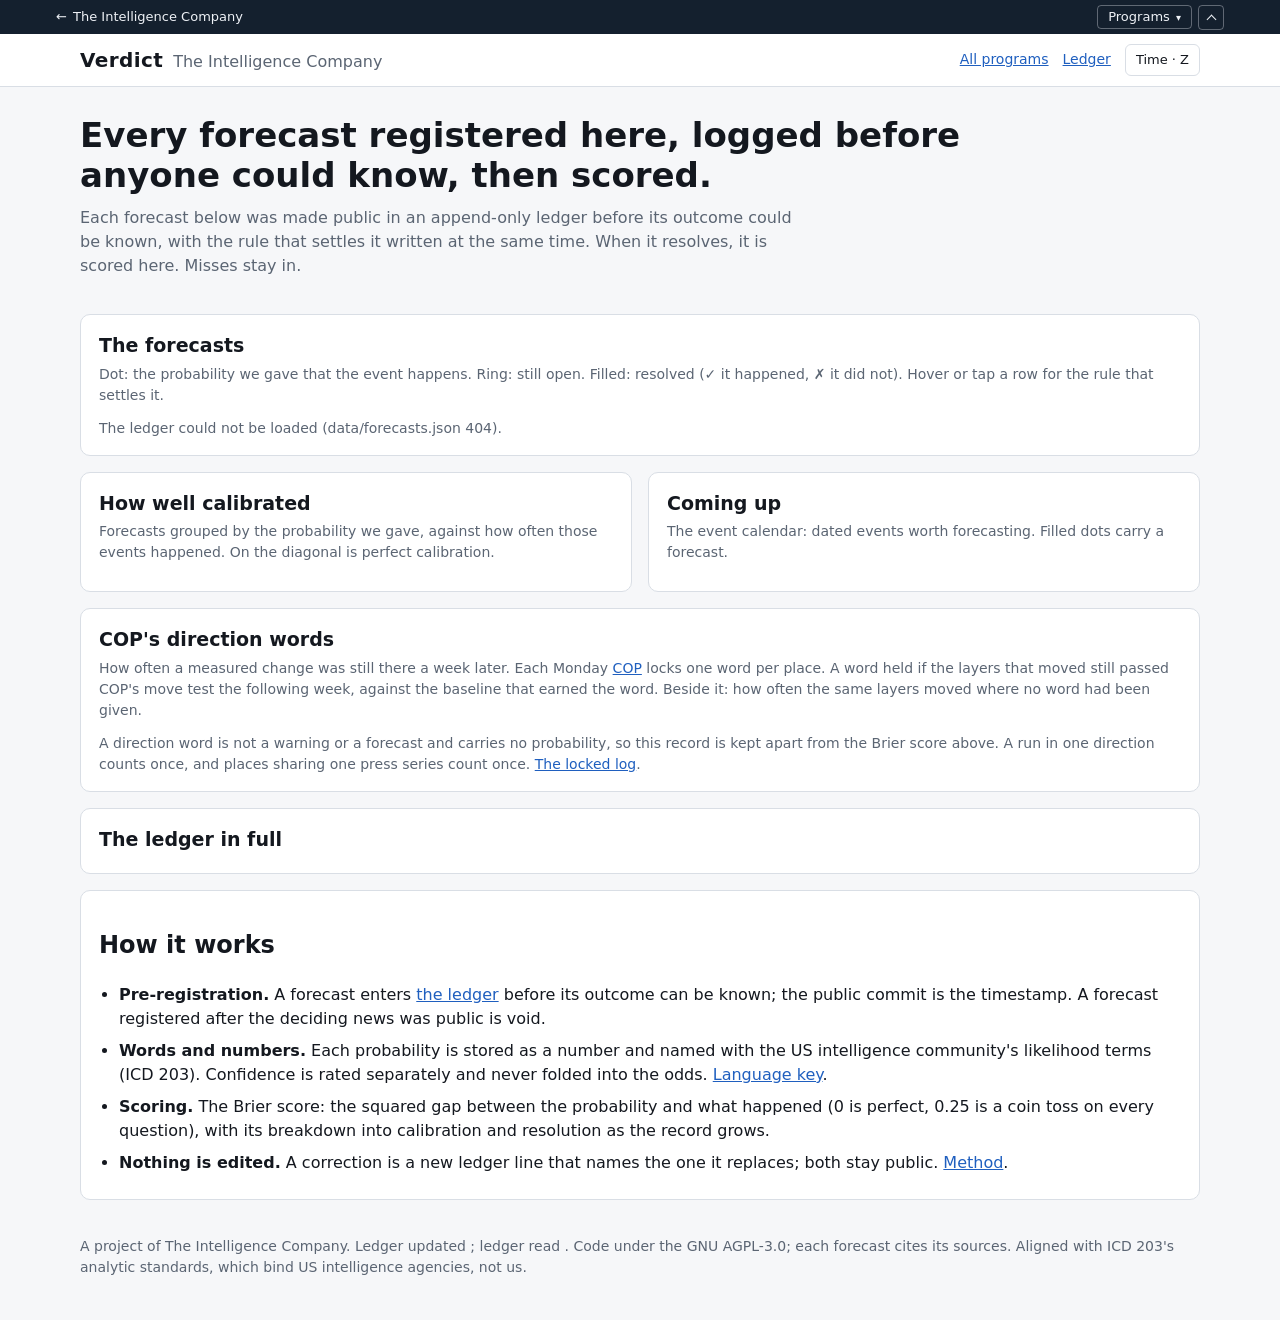
==== site_src/index.html @ eeadbaaa "Verdict site: house bar with Verdict in the Programs menu, ledger-read stamp, 404 page tic-nav.js v2" ====
<!doctype html>
<html lang="en">
<head>
<meta charset="utf-8">
<meta name="viewport" content="width=device-width, initial-scale=1">
<title>Verdict: forecast record</title>
<meta name="description" content="The Intelligence Company's forecast record: every forecast registered here is logged before it can be known, then scored, misses left in.">
<link rel="stylesheet" href="style.css">
<link rel="stylesheet" href="tic-time.css">
<link rel="stylesheet" href="tic-nav.css">
<script src="tic-time.js"></script>
<script src="tic-nav.js" defer data-current="verdict"></script>
<link rel="stylesheet" href="tic-fold.css">
<script src="tic-fold.js" defer></script>
</head>
<body>
<header class="top">
  <div class="wrap top-row">
    <div class="brand"><strong>Verdict</strong><span class="muted">The Intelligence Company</span></div>
    <nav class="top-nav">
      <a href="https://theintelligence.company/">All programs</a>
      <a href="https://github.com/metacog-osint/verdict">Ledger</a>
      <span id="time-settings"></span>
    </nav>
  </div>
</header>

<main class="wrap">
  <section class="hero">
    <h1>Every forecast registered here, logged before anyone could know, then scored.</h1>
    <p class="lede">Each forecast below was made public in an append-only ledger before its outcome could be known,
      with the rule that settles it written at the same time. When it resolves, it is scored here. Misses stay in.</p>
    <div class="tiles" id="tiles" aria-live="polite"></div>
  </section>

  <section class="card" aria-labelledby="board-h">
    <div class="card-head">
      <h2 id="board-h">The forecasts</h2>
      <p class="muted small">Dot: the probability we gave that the event happens. Ring: still open. Filled: resolved
        (✓ it happened, ✗ it did not). Hover or tap a row for the rule that settles it.</p>
    </div>
    <div id="board" class="board"></div>
  </section>

  <div class="two">
    <section class="card" aria-labelledby="cal-h">
      <div class="card-head">
        <h2 id="cal-h">How well calibrated</h2>
        <p class="muted small">Forecasts grouped by the probability we gave, against how often those events happened.
          On the diagonal is perfect calibration.</p>
      </div>
      <div id="calibration"></div>
      <div id="scores" class="small"></div>
    </section>

    <section class="card" aria-labelledby="ev-h">
      <div class="card-head">
        <h2 id="ev-h">Coming up</h2>
        <p class="muted small">The event calendar: dated events worth forecasting. Filled dots carry a forecast.</p>
      </div>
      <div id="timeline"></div>
    </section>
  </div>

  <section class="card" aria-labelledby="dir-h">
    <div class="card-head">
      <h2 id="dir-h">COP's direction words</h2>
      <p class="muted small">How often a measured change was still there a week later. Each Monday
        <a href="https://cop.theintelligence.company/scoring.html#direction">COP</a> locks one word per place. A word
        held if the layers that moved still passed COP's move test the following week, against the baseline that earned
        the word. Beside it: how often the same layers moved where no word had been given.</p>
    </div>
    <div id="direction-record" class="small"></div>
    <p class="scores-note small">A direction word is not a warning or a forecast and carries no probability, so this
      record is kept apart from the Brier score above. A run in one direction counts once, and places sharing one press
      series count once. <a href="https://github.com/metacog-osint/verdict/blob/main/ledger/direction-log.jsonl">The
      locked log</a>.</p>
  </section>

  <section class="card" aria-labelledby="list-h">
    <div class="card-head"><h2 id="list-h">The ledger in full</h2></div>
    <div id="list" data-tic-fold></div>
  </section>

  <section class="card prose" aria-labelledby="how-h">
    <h2 id="how-h">How it works</h2>
    <ul>
      <li><strong>Pre-registration.</strong> A forecast enters <a href="https://github.com/metacog-osint/verdict/blob/main/ledger/forecasts.jsonl">the ledger</a>
        before its outcome can be known; the public commit is the timestamp. A forecast registered after the deciding
        news was public is void.</li>
      <li><strong>Words and numbers.</strong> Each probability is stored as a number and named with the US intelligence
        community's likelihood terms (ICD 203). Confidence is rated separately and never folded into the odds.
        <a href="https://github.com/metacog-osint/tic-doctrine/blob/main/docs/language-key.md">Language key</a>.</li>
      <li><strong>Scoring.</strong> The Brier score: the squared gap between the probability and what happened (0 is
        perfect, 0.25 is a coin toss on every question), with its breakdown into calibration and resolution as the
        record grows.</li>
      <li><strong>Nothing is edited.</strong> A correction is a new ledger line that names the one it replaces; both stay
        public. <a href="https://github.com/metacog-osint/verdict/blob/main/doctrine/method.md">Method</a>.</li>
    </ul>
  </section>
</main>

<footer class="wrap foot small muted">
  <p>A project of The Intelligence Company. Ledger updated <time id="asof" data-tic="datetime"></time>; ledger read <time id="read" data-tic="datetime"></time>.
    Code under the GNU AGPL-3.0; each forecast cites its sources. Aligned with ICD 203's analytic standards, which bind
    US intelligence agencies, not us.</p>
</footer>
<script src="app.js"></script>
</body>
</html>
---- site_src/style.css ----
:root {
  --bg: #f6f7f9; --panel: #ffffff; --ink: #14181f; --muted: #5b6573; --line: #d9dee5; --soft: #eef1f5;
  --mark: #1f5fbf; --mark-soft: rgba(31, 95, 191, .14); --diag: #9aa3ae;
  --radius: 10px; --gap: 16px;
  font-family: system-ui, -apple-system, "Segoe UI", Roboto, sans-serif; color-scheme: light;
}
@media (prefers-color-scheme: dark) {
  :root { --bg: #0f1318; --panel: #171c23; --ink: #e8ecf1; --muted: #9aa4b2; --line: #2b333d; --soft: #1e252e;
    --mark: #6aa3ff; --mark-soft: rgba(106, 163, 255, .18); --diag: #5d6672; color-scheme: dark; }
}
* { box-sizing: border-box; }
body { margin: 0; background: var(--bg); color: var(--ink); font-size: 16px; line-height: 1.5; }
a { color: var(--mark); }
.wrap { max-width: 72rem; margin: 0 auto; padding: 0 16px; }
.muted { color: var(--muted); }
.small { font-size: 14px; }
.top { background: var(--panel); border-bottom: 1px solid var(--line); }
.top-row { display: flex; justify-content: space-between; align-items: center; gap: 12px; padding-top: 10px;
  padding-bottom: 10px; flex-wrap: wrap; }
.brand { display: flex; gap: 10px; align-items: baseline; }
.brand strong { font-size: 20px; letter-spacing: .02em; }
.top-nav { display: flex; gap: 14px; align-items: center; font-size: 14px; flex-wrap: wrap; }
.hero h1 { font-size: clamp(24px, 4vw, 34px); line-height: 1.2; margin: 28px 0 10px; max-width: 40ch; }
.lede { color: var(--muted); max-width: 70ch; margin: 0 0 18px; }
.tiles { display: grid; grid-template-columns: repeat(auto-fit, minmax(150px, 1fr)); gap: 10px; margin-bottom: 18px; }
.tile { background: var(--panel); border: 1px solid var(--line); border-radius: var(--radius); padding: 12px 14px; }
.tile .n { font-size: 28px; font-weight: 650; font-variant-numeric: tabular-nums; }
.tile .l { color: var(--muted); font-size: 13px; }
.card { background: var(--panel); border: 1px solid var(--line); border-radius: var(--radius); padding: 16px 18px;
  margin-bottom: var(--gap); }
.card-head h2 { margin: 0 0 4px; font-size: 19px; }
.card-head p { margin: 0 0 12px; }
.two { display: grid; grid-template-columns: 1fr 1fr; gap: var(--gap); }
@media (max-width: 820px) { .two { grid-template-columns: 1fr; } }
.board-row { display: grid; grid-template-columns: minmax(0, 2.2fr) minmax(140px, 3fr) 92px; gap: 12px; align-items: center;
  padding: 7px 4px; border-top: 1px solid var(--soft); cursor: default; }
.board-row:first-child { border-top: 0; }
.board-row:hover, .board-row:focus-within { background: var(--soft); }
.board-q { font-size: 14px; overflow-wrap: anywhere; }
.board-when { font-size: 13px; color: var(--muted); text-align: right; font-variant-numeric: tabular-nums; }
.track { position: relative; height: 26px; }
.track svg { width: 100%; height: 26px; display: block; overflow: visible; }
.track svg.dot { position: absolute; top: 0; width: 14px; height: 26px; }
.axis { display: grid; grid-template-columns: minmax(0, 2.2fr) minmax(140px, 3fr) 92px; gap: 12px; padding: 0 4px;
  font-size: 12px; color: var(--muted); }
.axis-scale { display: flex; justify-content: space-between; }
@media (max-width: 600px) {
  .board-row, .axis { grid-template-columns: 1fr 76px; }
  .board-row .track { grid-column: 1 / -1; grid-row: 2; }
  .axis-q { display: none; }
  .axis .axis-scale { grid-column: 1 / -1; }
  .axis-when { display: none; }
}
.tip { position: fixed; z-index: 10; max-width: min(420px, calc(100vw - 32px)); background: var(--panel); color: var(--ink);
  border: 1px solid var(--line); border-radius: 8px; padding: 10px 12px; font-size: 13px; box-shadow: 0 6px 24px rgba(0,0,0,.18);
  pointer-events: none; }
.tip b { display: block; margin-bottom: 4px; }
#calibration svg, #timeline svg { width: 100%; height: auto; display: block; }
.empty { color: var(--muted); font-size: 14px; margin: 8px 0 0; }
.scores-table { width: 100%; border-collapse: collapse; margin-top: 10px; font-variant-numeric: tabular-nums; }
.scores-table th, .scores-table td { text-align: left; padding: 4px 6px; border-top: 1px solid var(--soft); }
.scores-note { color: var(--muted); margin: 8px 0 0; }
.table-scroll { overflow-x: auto; }
details.item { border-top: 1px solid var(--soft); padding: 8px 2px; }
details.item:first-child { border-top: 0; }
details.item summary { cursor: pointer; display: flex; gap: 10px; flex-wrap: wrap; align-items: baseline; }
details.item summary .p { font-variant-numeric: tabular-nums; font-weight: 650; min-width: 3.2em; }
.chip { display: inline-block; font-size: 12px; padding: 1px 8px; border-radius: 999px; border: 1px solid var(--line);
  color: var(--muted); }
.chip.conf { border-style: dashed; }
.item-body { padding: 6px 0 4px; font-size: 14px; }
.item-body dt { font-weight: 600; margin-top: 6px; }
.item-body dd { margin: 0; }
.prose ul { padding-left: 20px; margin: 6px 0 0; }
.prose li { margin-bottom: 8px; }
.foot { padding-top: 6px; padding-bottom: 28px; }
.tl { list-style: none; margin: 0; padding: 0 0 0 4px; position: relative; }
.tl::before { content: ""; position: absolute; left: 9px; top: 6px; bottom: 6px; width: 2px; background: var(--line); }
.tl-item { display: grid; grid-template-columns: 22px 92px 1fr; gap: 8px; align-items: baseline; padding: 6px 0;
  position: relative; font-size: 14px; }
.tl-dot { width: 12px; height: 12px; border-radius: 50%; border: 2px solid var(--mark); background: var(--panel);
  margin-left: 0; position: relative; top: 2px; }
.tl-item.has .tl-dot { background: var(--mark); }
.tl-date { color: var(--muted); font-variant-numeric: tabular-nums; font-size: 13px; }
.tl-title .chip { margin-left: 6px; }
@media (max-width: 600px) { .tl-item { grid-template-columns: 22px 1fr; } .tl-title { grid-column: 2; } }
---- site_src/tic-time.css ----
/*! tic-time.css v1.2 · pairs with tic-time.js · uses a site's own colour variables when it has them
    SPDX-License-Identifier: MIT. Copyright (c) 2026 The Intelligence Company. MIT in every repository it is
    copied into, whatever that repository's own licence. */
.tic-time-btn { font: inherit; font-size: 13px; cursor: pointer; padding: 5px 10px; border-radius: 6px;
  border: 1px solid var(--line, rgba(127,127,127,.4)); background: transparent; color: inherit; white-space: nowrap; }
.tic-time-dialog { max-width: min(420px, calc(100vw - 32px)); width: 100%; border: 1px solid var(--line, #ccd);
  border-radius: 10px; padding: 18px 20px; background: var(--panel, #fff); color: var(--ink, #111); font: inherit; }
.tic-time-dialog::backdrop { background: rgba(0,0,0,.45); }
.tic-time-dialog h2 { margin: 0 0 12px; font-size: 18px; }
.tic-time-row { margin: 0 0 12px; }
.tic-time-row label { display: inline-flex; align-items: center; gap: 6px; margin-right: 12px; }
.tic-time-dialog select, .tic-time-dialog input[type=text] { font: inherit; max-width: 100%; padding: 5px 8px;
  border: 1px solid var(--line, #ccd); border-radius: 6px; background: var(--bg, #fff); color: inherit; }
.tic-time-dialog fieldset { border: 1px solid var(--line, #ccd); border-radius: 8px; padding: 8px 12px; }
.tic-time-dialog legend { font-size: 13px; color: var(--muted, #666); padding: 0 4px; }
.tic-time-preview { font-weight: 600; margin: 4px 0 8px; }
.tic-time-msg { color: var(--alarm, #b3261e); min-height: 1em; margin: 0 0 8px; font-size: 13px; }
.tic-time-actions { display: flex; gap: 8px; justify-content: flex-end; margin: 0; }
.tic-time-actions button { font: inherit; padding: 6px 12px; border-radius: 6px; cursor: pointer;
  border: 1px solid var(--line, #ccd); background: var(--panel, #fff); color: inherit; }
.tic-time-actions .tic-time-done { background: var(--accent, #1f4fa3); border-color: var(--accent, #1f4fa3); color: #fff; }
.tic-time-note { font-size: 12px; color: var(--muted, #666); margin: 10px 0 0; }
[hidden].tic-time-other { display: none; }
---- site_src/tic-nav.css ----
/*! tic-nav.css v2.1 · pairs with tic-nav.js (canonical copy in the hub's site/shared/).
    House navy bar on every program site; the panel follows the viewer's light or dark setting. Everything is scoped
    to .tic-house so a site's own styles (Tailwind's reset included) don't need changing.
    v1.3 (with tic-nav.js v1.12): the bar is fixed to the top of the window and .tic-house-room holds its place; it
    minimizes to a tab. --tic-house-h on <html> is the room it takes (34px, or 0px minimized or printed): a site's own
    sticky or fixed header uses `top: var(--tic-house-h, 0px)` to sit below it.
    v2.1 (with tic-nav.js v2.1): no style change; Relief joins the menu.
    v2.0 (with tic-nav.js v2.0): the menu's layer groups sit in two columns, each program can carry a freshness dot
    from COP's health check (always with words: a screen-reader note, and "running late" or "no current data" shown
    after the topic), and the panel ends with a row of two links and the dots' note. */
html.tic-house-on { --tic-house-h: 34px; }
html.tic-house-on.tic-house-minimized { --tic-house-h: 0px; }
/* Anchors and focused elements scroll clear of the bar. :where() keeps this weaker than any site's own rule, so a
   site with its own sticky header sets scroll-padding-top itself (adding var(--tic-house-h, 0px)). */
:where(html.tic-house-on) { scroll-padding-top: var(--tic-house-h); }
.tic-house-room { display: block; height: var(--tic-house-h, 34px); margin: 0; padding: 0; border: 0; }
.tic-house {
  --tn-bg: #14202E; --tn-ink: #EEF1F6; --tn-line: rgba(238, 241, 246, .35); --tn-acc: #E3A83B;
  --tn-panel: #FFFFFF; --tn-pink: #14202E; --tn-pmut: #555F6D; --tn-rule: #D8D3C8; --tn-hover: #F3F1EC;
  --tn-live: #1E6B3A; --tn-beta: #8A5A00; --tn-here: #8F5509; /* v1.2: amber text on the light panel read 1.9:1 */
  --tn-ok: #1E7A3C; --tn-late: #B05E00; --tn-none: #6B7380; /* v2.0 freshness dots, 3:1 or more on the panel */
  position: fixed; top: 0; left: 0; right: 0; /* v1.3: stays at the top while the page scrolls */
  z-index: 10000; background: var(--tn-bg); /* v1.1: above site headers' own stacking */ color: var(--tn-ink);
  /* v1.1: undo a site's generic nav rules (Watchfloor styles every <nav> as a flex row) */
  display: block; width: auto; height: auto; min-height: 0; margin: 0; padding: 0; border: 0; box-shadow: none;
  font: 400 13px/1.4 "IBM Plex Sans", system-ui, -apple-system, "Segoe UI", Roboto, Arial, sans-serif;
  text-align: left; letter-spacing: normal;
}
@media (prefers-color-scheme: dark) {
  .tic-house { --tn-panel: #161E2A; --tn-pink: #E8ECF2; --tn-pmut: #9AA5B5; --tn-rule: #2A3546; --tn-hover: #1F2A3A;
    --tn-live: #7FD49A; --tn-beta: #F0C36B; --tn-here: #E3A83B; --tn-ok: #6FCB8C; --tn-late: #F0B24B; --tn-none: #8C97A8; }
}
.tic-house *, .tic-house *::before, .tic-house *::after { box-sizing: border-box; }
.tic-house p, .tic-house ul { margin: 0; padding: 0; }
.tic-house ul { list-style: none; }
.tic-house a { color: inherit; text-decoration: none; }
.tic-house :focus-visible { outline: 2px solid var(--tn-acc); outline-offset: 2px; }

.tic-house-in { width: 100%; max-width: 1200px; margin: 0 auto; padding: 0 16px; height: 34px; display: flex;
  align-items: center; justify-content: space-between; gap: 12px; }
.tic-house-home { font-weight: 500; padding: 7px 0; white-space: nowrap; }
.tic-house-home:hover { color: var(--tn-acc); }
.tic-house-arrow { margin-right: 2px; }
.tic-house-btn { appearance: none; -webkit-appearance: none; margin: 0; background: transparent; color: inherit;
  border: 1px solid var(--tn-line); border-radius: 4px; font: inherit; font-weight: 500; line-height: 1.3;
  padding: 3px 10px; cursor: pointer; white-space: nowrap; }
.tic-house-btn:hover, .tic-house-btn[aria-expanded="true"] { border-color: var(--tn-acc); color: var(--tn-acc); }
.tic-house-caret { font-size: 10px; margin-left: 2px; }
.tic-house-tools { display: flex; align-items: center; gap: 6px; }
/* v1.3: minimize and restore. A chevron drawn with borders: up for minimize, down for restore. */
.tic-house-toggle { appearance: none; -webkit-appearance: none; margin: 0; padding: 0; width: 26px; height: 25px;
  display: inline-flex; align-items: center; justify-content: center; background: transparent; color: inherit;
  border: 1px solid var(--tn-line); border-radius: 4px; cursor: pointer; }
.tic-house-toggle:hover { border-color: var(--tn-acc); color: var(--tn-acc); }
.tic-house-chev { display: block; width: 7px; height: 7px; border: solid currentColor; border-width: 1.5px 0 0 1.5px;
  transform: translateY(2px) rotate(45deg); }
.tic-house.is-mini .tic-house-chev { transform: translateY(-2px) rotate(225deg); }
/* Minimized: only a tab at the top centre shows and takes clicks; the rest of the bar is transparent and lets clicks
   through. The centre, because the program sites keep their Time button and links at the top right (checked on all
   sixteen, 14 Nov 2026). The menu opens centred under the tab. */
.tic-house.is-mini { background: transparent; pointer-events: none; }
.tic-house.is-mini .tic-house-in { height: auto; justify-content: center; }
.tic-house.is-mini .tic-house-home { display: none; }
.tic-house.is-mini .tic-house-tools { pointer-events: auto; background: var(--tn-bg);
  padding: 2px 6px 4px; border-radius: 0 0 6px 6px;
  box-shadow: 0 0 0 1px rgba(238, 241, 246, .18), 0 3px 10px rgba(0, 0, 0, .3); }
.tic-house.is-mini .tic-house-panel { left: 0; right: 0; margin: 6px auto 0; }

.tic-house-panel { position: absolute; top: 100%; right: max(16px, calc((100% - 1200px) / 2 + 16px));
  width: min(880px, calc(100% - 32px)); margin-top: 6px; padding: 12px; background: var(--tn-panel);
  color: var(--tn-pink); border: 1px solid var(--tn-rule); border-radius: 6px;
  box-shadow: 0 14px 36px rgba(0, 0, 0, .28); max-height: calc(100vh - 56px); overflow: auto; }
.tic-house-panel[hidden] { display: none; }
.tic-house-cols { display: grid; grid-template-columns: minmax(0, 1fr) 270px; gap: 12px; }
/* v2.0: the layer groups flow down two columns; a group never splits between them. */
.tic-house-list { columns: 2 220px; column-gap: 10px; }
.tic-house-g { break-inside: avoid; }
.tic-house-group { margin: 6px 8px 4px; font-size: 11px; font-weight: 600; letter-spacing: .08em;
  text-transform: uppercase; color: var(--tn-pmut); }
.tic-house-ul { margin-bottom: 8px; }
.tic-house-item { display: grid; grid-template-columns: minmax(0, 1fr) auto; gap: 1px 10px; align-items: baseline;
  padding: 7px 8px; border-radius: 4px; }
.tic-house-item:hover, .tic-house-item:focus-visible, .tic-house-item.on { background: var(--tn-hover); }
.tic-house-name { font-size: 14px; font-weight: 600; }
.tic-house-here { margin-left: 8px; font-size: 11px; font-weight: 500; color: var(--tn-here); }
.tic-house-st { font-size: 11px; letter-spacing: .06em; text-transform: uppercase; }
.tic-house-st.st-live { color: var(--tn-live); }
.tic-house-st.st-beta { color: var(--tn-beta); }
.tic-house-st.st-invite { color: var(--tn-pmut); }
.tic-house-st { white-space: nowrap; }
/* v2.0: freshness, from COP's health check. Filled for on time and running late, a ring for no current data. */
.tic-house-dot { display: inline-block; width: 8px; height: 8px; border-radius: 50%; margin-right: 5px;
  vertical-align: 1px; background: var(--tn-ok); }
.tic-house-dot.f-late { background: var(--tn-late); }
.tic-house-dot.f-stale { background: transparent; border: 1.5px solid var(--tn-none); }
.tic-house-fw.f-late { color: var(--tn-beta); font-weight: 500; }
.tic-house-fw.f-stale { font-weight: 500; }
.tic-house-label { grid-column: 1 / -1; font-size: 12px; color: var(--tn-pmut); }
.tic-house-short { grid-column: 1 / -1; display: none; font-size: 12px; color: var(--tn-pmut); }
.tic-house-detail { border-left: 1px solid var(--tn-rule); padding: 10px 6px 10px 16px; align-self: start;
  position: sticky; top: 0; }
.tic-house-dname { font-size: 17px; font-weight: 600; margin-bottom: 2px; }
.tic-house-dmeta { font-size: 12px; color: var(--tn-pmut); margin-bottom: 10px; }
.tic-house-dlong { font-size: 13px; line-height: 1.55; }
.tic-house-foot { display: flex; flex-wrap: wrap; justify-content: space-between; gap: 4px 16px; margin: 2px 8px 0;
  padding-top: 8px; border-top: 1px solid var(--tn-rule); }
.tic-house-all { font-size: 12px; color: var(--tn-pmut); }
.tic-house-all:hover { color: var(--tn-pink); }
.tic-house-cop { font-size: 12px; font-weight: 600; color: var(--tn-pink); }
.tic-house-cop:hover { color: var(--tn-here); }
.tic-house-fnote { margin: 6px 8px 0; font-size: 11px; color: var(--tn-pmut); }
.tic-house-fnote[hidden] { display: none; }
.tic-house-sr { position: absolute; width: 1px; height: 1px; overflow: hidden; clip: rect(0 0 0 0);
  clip-path: inset(50%); white-space: nowrap; }

@media print { /* site navigation never prints */
  .tic-house, .tic-house-room { display: none !important; }
  html.tic-house-on { --tic-house-h: 0px; }
}
@media (max-width: 640px) {
  .tic-house-panel { left: 8px; right: 8px; width: auto; }
  .tic-house-cols { grid-template-columns: 1fr; }
  .tic-house-list { columns: 1; }
  .tic-house-detail { display: none; } /* no hover on phones: each program shows its label and one line instead */
  .tic-house-short { display: block; }
}
@media (max-width: 360px) { /* v1.3: the home link, Programs and the minimize button fit on one row down to 320 px */
  .tic-house-in { padding: 0 10px; gap: 8px; }
  .tic-house-home { font-size: 12px; }
  .tic-house-btn { padding: 3px 8px; }
}
---- site_src/tic-fold.css ----
/*! tic-fold.css v2.0 · pairs with tic-fold.js (canonical copy in the hub's site/shared/).
    SPDX-License-Identifier: MIT. Copyright (c) 2026 The Intelligence Company. MIT in every repository it is
    copied into, whatever that repository's own licence.
    Takes the page's own colours: --panel (else --bg, else the browser's Canvas), --line, --muted and --link if the
    page has them, so each product keeps its own colours. The header row's background has low specificity
    (:where), so a site's own `.tbl th { background }` wins. The button is at least 44 px tall (WCAG 2.2 target
    size). Nothing moves. */
.tic-fold-box, .tic-fold-bar, .tic-fold-find { --tf-bg: var(--panel, var(--bg, Canvas)); --tf-line: var(--line, rgba(127, 127, 127, .45));
  --tf-muted: var(--muted, inherit); --tf-on: var(--link, currentColor); }
.tic-fold-miss { display: none; }
/* The window: about ten rows tall (the script measures them into --tic-fold-h; 26em until it has), never past
   three quarters of the screen; the header row stays at its top. */
.tic-fold-win { max-height: min(var(--tic-fold-h, 26em), 75vh); overflow-y: auto; border: 1px solid var(--tf-line);
  border-radius: 6px; }
/* A list or cards (not a table, whose cells have their own padding) stand off the window's border. */
.tic-fold-win:not(:has(> table)) { padding-inline: 8px; }
.tic-fold-win thead th, .tic-fold-win thead td { position: sticky; top: 0; z-index: 1; }
:where(.tic-fold-win) thead th, :where(.tic-fold-win) thead td { background: var(--tf-bg); box-shadow: 0 1px 0 var(--tf-line); }
/* A link to a row lands just under the header row, not behind it. */
.tic-fold-win tbody tr, .tic-fold-win > * > * { scroll-margin-top: var(--tic-fold-head, 0px); }
.tic-fold-win:focus-visible { outline: 2px solid var(--tf-on); outline-offset: 2px; }
.tic-fold-bar { display: flex; flex-wrap: wrap; align-items: center; gap: 4px 12px; margin: 8px 0 4px; }
.tic-fold-bar[hidden], .tic-fold-find[hidden], .tic-fold-more[hidden] { display: none; }
.tic-fold-more { min-height: 44px; padding: 8px 14px; font: inherit; font-size: 14px; font-weight: 600;
  color: var(--tf-on); background: var(--tf-bg); border: 1px solid var(--tf-line); border-radius: 8px; cursor: pointer; }
.tic-fold-more:hover { text-decoration: underline; }
.tic-fold-more:focus-visible, .tic-fold-find input:focus-visible { outline: 2px solid var(--tf-on); outline-offset: 2px; }
.tic-fold-note { font-size: 13px; color: var(--tf-muted); }
.tic-fold-find { display: flex; flex-wrap: wrap; align-items: center; gap: 4px 8px; margin: 4px 0 8px;
  font-size: 14px; color: var(--tf-muted); }
.tic-fold-find input { min-height: 36px; min-width: 12em; max-width: 100%; padding: 4px 8px; font: inherit;
  color: inherit; background: var(--tf-bg); border: 1px solid var(--tf-line); border-radius: 6px; }
@media print {
  .tic-fold-win { max-height: none; overflow: visible; border: 0; }
  .tic-fold-win thead th, .tic-fold-win thead td { position: static; }
  .tic-fold-bar, .tic-fold-find { display: none; }
}
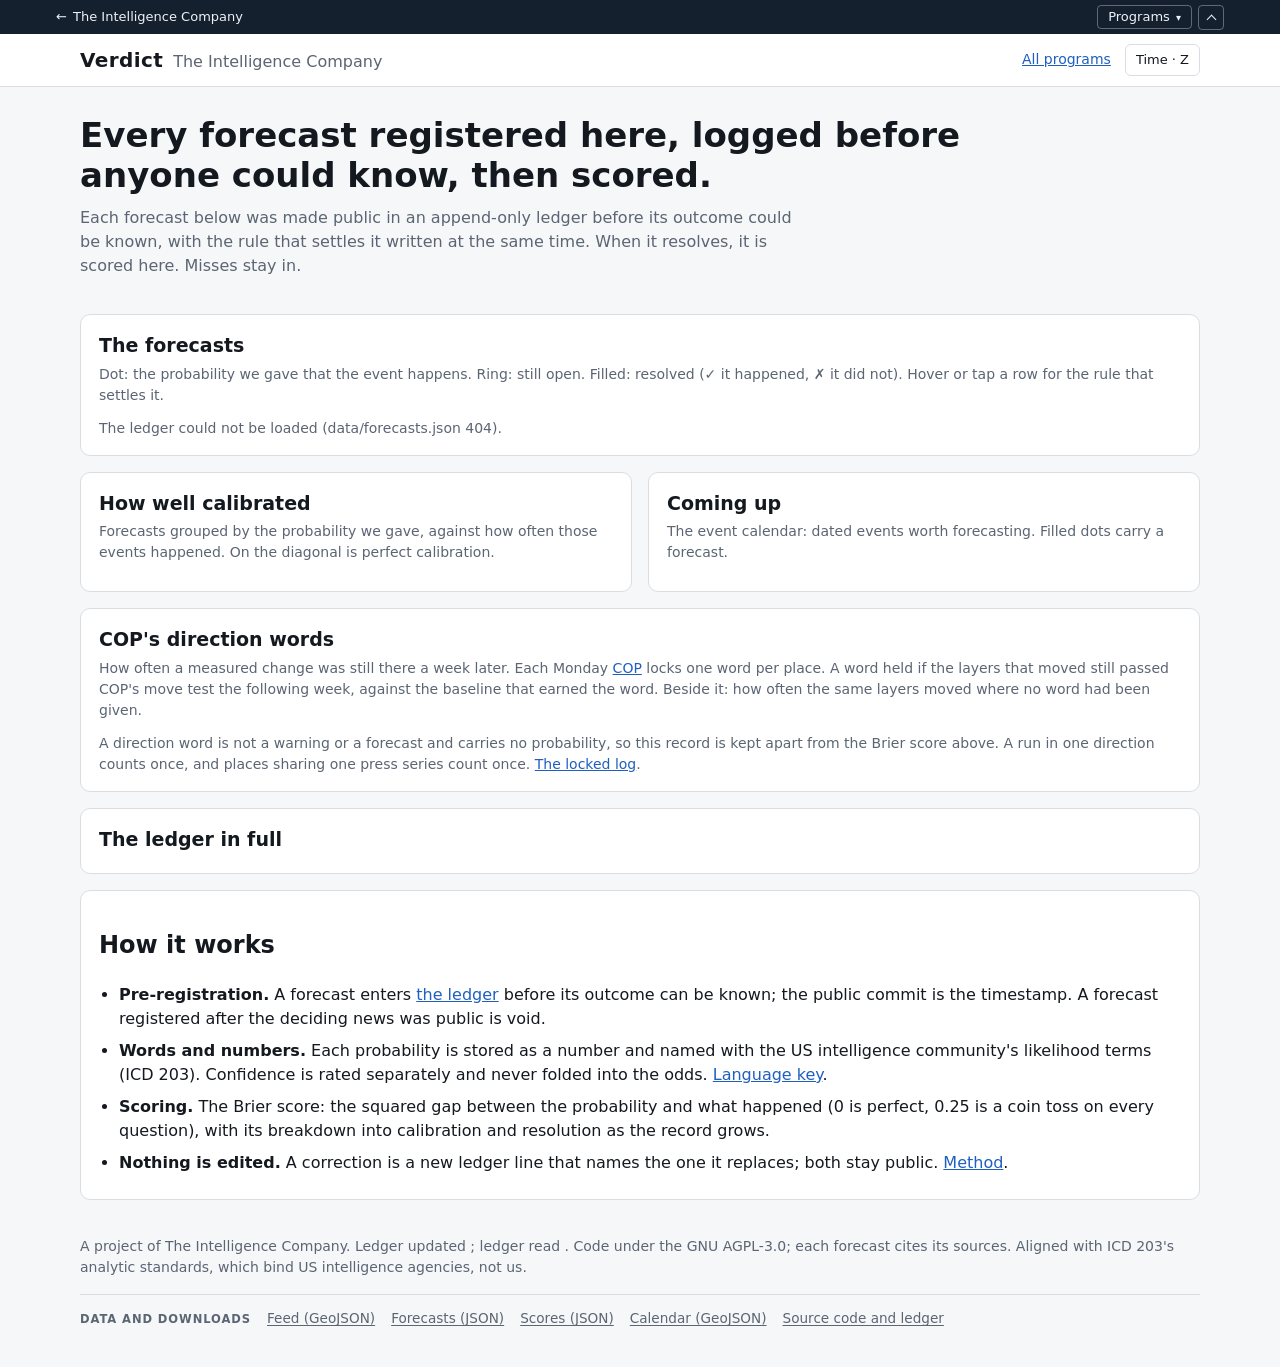
==== commit a5535f12: "Data and downloads footer row; Ledger link out of the header (ideas#84) Co-Authored-By: Claude Sonne" ====
--- a/site_src/index.html
+++ b/site_src/index.html
@@ -7,6 +7,7 @@
 <meta name="description" content="The Intelligence Company's forecast record: every forecast registered here is logged before it can be known, then scored, misses left in.">
 <link rel="stylesheet" href="style.css">
 <link rel="stylesheet" href="tic-time.css">
+<link rel="alternate" type="application/geo+json" title="Verdict feed (GeoJSON)" href="data/feed.geojson">
 <link rel="stylesheet" href="tic-nav.css">
 <script src="tic-time.js"></script>
 <script src="tic-nav.js" defer data-current="verdict"></script>
@@ -19,7 +20,6 @@
     <div class="brand"><strong>Verdict</strong><span class="muted">The Intelligence Company</span></div>
     <nav class="top-nav">
       <a href="https://theintelligence.company/">All programs</a>
-      <a href="https://github.com/metacog-osint/verdict">Ledger</a>
       <span id="time-settings"></span>
     </nav>
   </div>
@@ -104,6 +104,12 @@
   <p>A project of The Intelligence Company. Ledger updated <time id="asof" data-tic="datetime"></time>; ledger read <time id="read" data-tic="datetime"></time>.
     Code under the GNU AGPL-3.0; each forecast cites its sources. Aligned with ICD 203's analytic standards, which bind
     US intelligence agencies, not us.</p>
+  <nav class="tic-data" aria-label="Data and downloads"><span class="tic-data-k">Data and downloads</span>
+    <a href="data/feed.geojson">Feed (GeoJSON)</a>
+    <a href="data/forecasts.json">Forecasts (JSON)</a>
+    <a href="data/scores.json">Scores (JSON)</a>
+    <a href="data/calendar.geojson">Calendar (GeoJSON)</a>
+    <a href="https://github.com/metacog-osint/verdict">Source code and ledger</a></nav>
 </footer>
 <script src="app.js"></script>
 </body>
--- a/site_src/style.css
+++ b/site_src/style.css
@@ -30,8 +30,8 @@
   margin-bottom: var(--gap); }
 .card-head h2 { margin: 0 0 4px; font-size: 19px; }
 .card-head p { margin: 0 0 12px; }
-.two { display: grid; grid-template-columns: 1fr 1fr; gap: var(--gap); }
-@media (max-width: 820px) { .two { grid-template-columns: 1fr; } }
+.two { display: grid; grid-template-columns: repeat(2, minmax(0, 1fr)); gap: var(--gap); }
+@media (max-width: 820px) { .two { grid-template-columns: minmax(0, 1fr); } }
 .board-row { display: grid; grid-template-columns: minmax(0, 2.2fr) minmax(140px, 3fr) 92px; gap: 12px; align-items: center;
   padding: 7px 4px; border-top: 1px solid var(--soft); cursor: default; }
 .board-row:first-child { border-top: 0; }
@@ -59,6 +59,10 @@
 .empty { color: var(--muted); font-size: 14px; margin: 8px 0 0; }
 .scores-table { width: 100%; border-collapse: collapse; margin-top: 10px; font-variant-numeric: tabular-nums; }
 .scores-table th, .scores-table td { text-align: left; padding: 4px 6px; border-top: 1px solid var(--soft); }
+@media (max-width: 374px) {
+  .scores-table { font-size: 12px; }
+  .scores-table th, .scores-table td { padding: 4px 3px; overflow-wrap: anywhere; }
+}
 .scores-note { color: var(--muted); margin: 8px 0 0; }
 .table-scroll { overflow-x: auto; }
 details.item { border-top: 1px solid var(--soft); padding: 8px 2px; }
@@ -84,3 +88,9 @@
 .tl-date { color: var(--muted); font-variant-numeric: tabular-nums; font-size: 13px; }
 .tl-title .chip { margin-left: 6px; }
 @media (max-width: 600px) { .tl-item { grid-template-columns: 22px 1fr; } .tl-title { grid-column: 2; } }
+.tic-data { display: flex; flex-wrap: wrap; align-items: center; gap: 4px 16px; margin: 16px 0 8px; padding-top: 12px;
+  border-top: 1px solid var(--line); font-size: 0.85rem; line-height: 1.4; }
+.tic-data-k { font-size: 0.72rem; font-weight: 600; letter-spacing: 0.08em; text-transform: uppercase; color: var(--muted); }
+.tic-data a { display: inline-flex; align-items: center; min-height: 24px; color: inherit; text-decoration: underline; text-underline-offset: 2px; }
+.tic-data a:focus-visible { outline: 2px solid currentColor; outline-offset: 2px; }
+@media (max-width: 760px) { .tic-data { gap: 2px 14px; } .tic-data-k { flex-basis: 100%; } }
--- a/site_src/tic-nav.css
+++ b/site_src/tic-nav.css
@@ -1,131 +1,133 @@
-/*! tic-nav.css v2.1 · pairs with tic-nav.js (canonical copy in the hub's site/shared/).
-    House navy bar on every program site; the panel follows the viewer's light or dark setting. Everything is scoped
-    to .tic-house so a site's own styles (Tailwind's reset included) don't need changing.
-    v1.3 (with tic-nav.js v1.12): the bar is fixed to the top of the window and .tic-house-room holds its place; it
-    minimizes to a tab. --tic-house-h on <html> is the room it takes (34px, or 0px minimized or printed): a site's own
-    sticky or fixed header uses `top: var(--tic-house-h, 0px)` to sit below it.
-    v2.1 (with tic-nav.js v2.1): no style change; Relief joins the menu.
-    v2.0 (with tic-nav.js v2.0): the menu's layer groups sit in two columns, each program can carry a freshness dot
-    from COP's health check (always with words: a screen-reader note, and "running late" or "no current data" shown
-    after the topic), and the panel ends with a row of two links and the dots' note. */
-html.tic-house-on { --tic-house-h: 34px; }
-html.tic-house-on.tic-house-minimized { --tic-house-h: 0px; }
-/* Anchors and focused elements scroll clear of the bar. :where() keeps this weaker than any site's own rule, so a
-   site with its own sticky header sets scroll-padding-top itself (adding var(--tic-house-h, 0px)). */
-:where(html.tic-house-on) { scroll-padding-top: var(--tic-house-h); }
-.tic-house-room { display: block; height: var(--tic-house-h, 34px); margin: 0; padding: 0; border: 0; }
-.tic-house {
-  --tn-bg: #14202E; --tn-ink: #EEF1F6; --tn-line: rgba(238, 241, 246, .35); --tn-acc: #E3A83B;
-  --tn-panel: #FFFFFF; --tn-pink: #14202E; --tn-pmut: #555F6D; --tn-rule: #D8D3C8; --tn-hover: #F3F1EC;
-  --tn-live: #1E6B3A; --tn-beta: #8A5A00; --tn-here: #8F5509; /* v1.2: amber text on the light panel read 1.9:1 */
-  --tn-ok: #1E7A3C; --tn-late: #B05E00; --tn-none: #6B7380; /* v2.0 freshness dots, 3:1 or more on the panel */
-  position: fixed; top: 0; left: 0; right: 0; /* v1.3: stays at the top while the page scrolls */
-  z-index: 10000; background: var(--tn-bg); /* v1.1: above site headers' own stacking */ color: var(--tn-ink);
-  /* v1.1: undo a site's generic nav rules (Watchfloor styles every <nav> as a flex row) */
-  display: block; width: auto; height: auto; min-height: 0; margin: 0; padding: 0; border: 0; box-shadow: none;
-  font: 400 13px/1.4 "IBM Plex Sans", system-ui, -apple-system, "Segoe UI", Roboto, Arial, sans-serif;
-  text-align: left; letter-spacing: normal;
-}
-@media (prefers-color-scheme: dark) {
-  .tic-house { --tn-panel: #161E2A; --tn-pink: #E8ECF2; --tn-pmut: #9AA5B5; --tn-rule: #2A3546; --tn-hover: #1F2A3A;
-    --tn-live: #7FD49A; --tn-beta: #F0C36B; --tn-here: #E3A83B; --tn-ok: #6FCB8C; --tn-late: #F0B24B; --tn-none: #8C97A8; }
-}
-.tic-house *, .tic-house *::before, .tic-house *::after { box-sizing: border-box; }
-.tic-house p, .tic-house ul { margin: 0; padding: 0; }
-.tic-house ul { list-style: none; }
-.tic-house a { color: inherit; text-decoration: none; }
-.tic-house :focus-visible { outline: 2px solid var(--tn-acc); outline-offset: 2px; }
-
-.tic-house-in { width: 100%; max-width: 1200px; margin: 0 auto; padding: 0 16px; height: 34px; display: flex;
-  align-items: center; justify-content: space-between; gap: 12px; }
-.tic-house-home { font-weight: 500; padding: 7px 0; white-space: nowrap; }
-.tic-house-home:hover { color: var(--tn-acc); }
-.tic-house-arrow { margin-right: 2px; }
-.tic-house-btn { appearance: none; -webkit-appearance: none; margin: 0; background: transparent; color: inherit;
-  border: 1px solid var(--tn-line); border-radius: 4px; font: inherit; font-weight: 500; line-height: 1.3;
-  padding: 3px 10px; cursor: pointer; white-space: nowrap; }
-.tic-house-btn:hover, .tic-house-btn[aria-expanded="true"] { border-color: var(--tn-acc); color: var(--tn-acc); }
-.tic-house-caret { font-size: 10px; margin-left: 2px; }
-.tic-house-tools { display: flex; align-items: center; gap: 6px; }
-/* v1.3: minimize and restore. A chevron drawn with borders: up for minimize, down for restore. */
-.tic-house-toggle { appearance: none; -webkit-appearance: none; margin: 0; padding: 0; width: 26px; height: 25px;
-  display: inline-flex; align-items: center; justify-content: center; background: transparent; color: inherit;
-  border: 1px solid var(--tn-line); border-radius: 4px; cursor: pointer; }
-.tic-house-toggle:hover { border-color: var(--tn-acc); color: var(--tn-acc); }
-.tic-house-chev { display: block; width: 7px; height: 7px; border: solid currentColor; border-width: 1.5px 0 0 1.5px;
-  transform: translateY(2px) rotate(45deg); }
-.tic-house.is-mini .tic-house-chev { transform: translateY(-2px) rotate(225deg); }
-/* Minimized: only a tab at the top centre shows and takes clicks; the rest of the bar is transparent and lets clicks
-   through. The centre, because the program sites keep their Time button and links at the top right (checked on all
-   sixteen, 14 Nov 2026). The menu opens centred under the tab. */
-.tic-house.is-mini { background: transparent; pointer-events: none; }
-.tic-house.is-mini .tic-house-in { height: auto; justify-content: center; }
-.tic-house.is-mini .tic-house-home { display: none; }
-.tic-house.is-mini .tic-house-tools { pointer-events: auto; background: var(--tn-bg);
-  padding: 2px 6px 4px; border-radius: 0 0 6px 6px;
-  box-shadow: 0 0 0 1px rgba(238, 241, 246, .18), 0 3px 10px rgba(0, 0, 0, .3); }
-.tic-house.is-mini .tic-house-panel { left: 0; right: 0; margin: 6px auto 0; }
-
-.tic-house-panel { position: absolute; top: 100%; right: max(16px, calc((100% - 1200px) / 2 + 16px));
-  width: min(880px, calc(100% - 32px)); margin-top: 6px; padding: 12px; background: var(--tn-panel);
-  color: var(--tn-pink); border: 1px solid var(--tn-rule); border-radius: 6px;
-  box-shadow: 0 14px 36px rgba(0, 0, 0, .28); max-height: calc(100vh - 56px); overflow: auto; }
-.tic-house-panel[hidden] { display: none; }
-.tic-house-cols { display: grid; grid-template-columns: minmax(0, 1fr) 270px; gap: 12px; }
-/* v2.0: the layer groups flow down two columns; a group never splits between them. */
-.tic-house-list { columns: 2 220px; column-gap: 10px; }
-.tic-house-g { break-inside: avoid; }
-.tic-house-group { margin: 6px 8px 4px; font-size: 11px; font-weight: 600; letter-spacing: .08em;
-  text-transform: uppercase; color: var(--tn-pmut); }
-.tic-house-ul { margin-bottom: 8px; }
-.tic-house-item { display: grid; grid-template-columns: minmax(0, 1fr) auto; gap: 1px 10px; align-items: baseline;
-  padding: 7px 8px; border-radius: 4px; }
-.tic-house-item:hover, .tic-house-item:focus-visible, .tic-house-item.on { background: var(--tn-hover); }
-.tic-house-name { font-size: 14px; font-weight: 600; }
-.tic-house-here { margin-left: 8px; font-size: 11px; font-weight: 500; color: var(--tn-here); }
-.tic-house-st { font-size: 11px; letter-spacing: .06em; text-transform: uppercase; }
-.tic-house-st.st-live { color: var(--tn-live); }
-.tic-house-st.st-beta { color: var(--tn-beta); }
-.tic-house-st.st-invite { color: var(--tn-pmut); }
-.tic-house-st { white-space: nowrap; }
-/* v2.0: freshness, from COP's health check. Filled for on time and running late, a ring for no current data. */
-.tic-house-dot { display: inline-block; width: 8px; height: 8px; border-radius: 50%; margin-right: 5px;
-  vertical-align: 1px; background: var(--tn-ok); }
-.tic-house-dot.f-late { background: var(--tn-late); }
-.tic-house-dot.f-stale { background: transparent; border: 1.5px solid var(--tn-none); }
-.tic-house-fw.f-late { color: var(--tn-beta); font-weight: 500; }
-.tic-house-fw.f-stale { font-weight: 500; }
-.tic-house-label { grid-column: 1 / -1; font-size: 12px; color: var(--tn-pmut); }
-.tic-house-short { grid-column: 1 / -1; display: none; font-size: 12px; color: var(--tn-pmut); }
-.tic-house-detail { border-left: 1px solid var(--tn-rule); padding: 10px 6px 10px 16px; align-self: start;
-  position: sticky; top: 0; }
-.tic-house-dname { font-size: 17px; font-weight: 600; margin-bottom: 2px; }
-.tic-house-dmeta { font-size: 12px; color: var(--tn-pmut); margin-bottom: 10px; }
-.tic-house-dlong { font-size: 13px; line-height: 1.55; }
-.tic-house-foot { display: flex; flex-wrap: wrap; justify-content: space-between; gap: 4px 16px; margin: 2px 8px 0;
-  padding-top: 8px; border-top: 1px solid var(--tn-rule); }
-.tic-house-all { font-size: 12px; color: var(--tn-pmut); }
-.tic-house-all:hover { color: var(--tn-pink); }
-.tic-house-cop { font-size: 12px; font-weight: 600; color: var(--tn-pink); }
-.tic-house-cop:hover { color: var(--tn-here); }
-.tic-house-fnote { margin: 6px 8px 0; font-size: 11px; color: var(--tn-pmut); }
-.tic-house-fnote[hidden] { display: none; }
-.tic-house-sr { position: absolute; width: 1px; height: 1px; overflow: hidden; clip: rect(0 0 0 0);
-  clip-path: inset(50%); white-space: nowrap; }
-
-@media print { /* site navigation never prints */
-  .tic-house, .tic-house-room { display: none !important; }
-  html.tic-house-on { --tic-house-h: 0px; }
-}
-@media (max-width: 640px) {
-  .tic-house-panel { left: 8px; right: 8px; width: auto; }
-  .tic-house-cols { grid-template-columns: 1fr; }
-  .tic-house-list { columns: 1; }
-  .tic-house-detail { display: none; } /* no hover on phones: each program shows its label and one line instead */
-  .tic-house-short { display: block; }
-}
-@media (max-width: 360px) { /* v1.3: the home link, Programs and the minimize button fit on one row down to 320 px */
-  .tic-house-in { padding: 0 10px; gap: 8px; }
-  .tic-house-home { font-size: 12px; }
-  .tic-house-btn { padding: 3px 8px; }
-}
+/*! tic-nav.css v2.1 · pairs with tic-nav.js (canonical copy in the hub's site/shared/).
+    SPDX-License-Identifier: MIT. Copyright (c) 2026 The Intelligence Company. MIT in every repository it is
+    copied into, whatever that repository's own licence.
+    House navy bar on every program site; the panel follows the viewer's light or dark setting. Everything is scoped
+    to .tic-house so a site's own styles (Tailwind's reset included) don't need changing.
+    v1.3 (with tic-nav.js v1.12): the bar is fixed to the top of the window and .tic-house-room holds its place; it
+    minimizes to a tab. --tic-house-h on <html> is the room it takes (34px, or 0px minimized or printed): a site's own
+    sticky or fixed header uses `top: var(--tic-house-h, 0px)` to sit below it.
+    v2.1 (with tic-nav.js v2.1): no style change; Relief joins the menu.
+    v2.0 (with tic-nav.js v2.0): the menu's layer groups sit in two columns, each program can carry a freshness dot
+    from COP's health check (always with words: a screen-reader note, and "running late" or "no current data" shown
+    after the topic), and the panel ends with a row of two links and the dots' note. */
+html.tic-house-on { --tic-house-h: 34px; }
+html.tic-house-on.tic-house-minimized { --tic-house-h: 0px; }
+/* Anchors and focused elements scroll clear of the bar. :where() keeps this weaker than any site's own rule, so a
+   site with its own sticky header sets scroll-padding-top itself (adding var(--tic-house-h, 0px)). */
+:where(html.tic-house-on) { scroll-padding-top: var(--tic-house-h); }
+.tic-house-room { display: block; height: var(--tic-house-h, 34px); margin: 0; padding: 0; border: 0; }
+.tic-house {
+  --tn-bg: #14202E; --tn-ink: #EEF1F6; --tn-line: rgba(238, 241, 246, .35); --tn-acc: #E3A83B;
+  --tn-panel: #FFFFFF; --tn-pink: #14202E; --tn-pmut: #555F6D; --tn-rule: #D8D3C8; --tn-hover: #F3F1EC;
+  --tn-live: #1E6B3A; --tn-beta: #8A5A00; --tn-here: #8F5509; /* v1.2: amber text on the light panel read 1.9:1 */
+  --tn-ok: #1E7A3C; --tn-late: #B05E00; --tn-none: #6B7380; /* v2.0 freshness dots, 3:1 or more on the panel */
+  position: fixed; top: 0; left: 0; right: 0; /* v1.3: stays at the top while the page scrolls */
+  z-index: 10000; background: var(--tn-bg); /* v1.1: above site headers' own stacking */ color: var(--tn-ink);
+  /* v1.1: undo a site's generic nav rules (Watchfloor styles every <nav> as a flex row) */
+  display: block; width: auto; height: auto; min-height: 0; margin: 0; padding: 0; border: 0; box-shadow: none;
+  font: 400 13px/1.4 "IBM Plex Sans", system-ui, -apple-system, "Segoe UI", Roboto, Arial, sans-serif;
+  text-align: left; letter-spacing: normal;
+}
+@media (prefers-color-scheme: dark) {
+  .tic-house { --tn-panel: #161E2A; --tn-pink: #E8ECF2; --tn-pmut: #9AA5B5; --tn-rule: #2A3546; --tn-hover: #1F2A3A;
+    --tn-live: #7FD49A; --tn-beta: #F0C36B; --tn-here: #E3A83B; --tn-ok: #6FCB8C; --tn-late: #F0B24B; --tn-none: #8C97A8; }
+}
+.tic-house *, .tic-house *::before, .tic-house *::after { box-sizing: border-box; }
+.tic-house p, .tic-house ul { margin: 0; padding: 0; }
+.tic-house ul { list-style: none; }
+.tic-house a { color: inherit; text-decoration: none; }
+.tic-house :focus-visible { outline: 2px solid var(--tn-acc); outline-offset: 2px; }
+
+.tic-house-in { width: 100%; max-width: 1200px; margin: 0 auto; padding: 0 16px; height: 34px; display: flex;
+  align-items: center; justify-content: space-between; gap: 12px; }
+.tic-house-home { font-weight: 500; padding: 7px 0; white-space: nowrap; }
+.tic-house-home:hover { color: var(--tn-acc); }
+.tic-house-arrow { margin-right: 2px; }
+.tic-house-btn { appearance: none; -webkit-appearance: none; margin: 0; background: transparent; color: inherit;
+  border: 1px solid var(--tn-line); border-radius: 4px; font: inherit; font-weight: 500; line-height: 1.3;
+  padding: 3px 10px; cursor: pointer; white-space: nowrap; }
+.tic-house-btn:hover, .tic-house-btn[aria-expanded="true"] { border-color: var(--tn-acc); color: var(--tn-acc); }
+.tic-house-caret { font-size: 10px; margin-left: 2px; }
+.tic-house-tools { display: flex; align-items: center; gap: 6px; }
+/* v1.3: minimize and restore. A chevron drawn with borders: up for minimize, down for restore. */
+.tic-house-toggle { appearance: none; -webkit-appearance: none; margin: 0; padding: 0; width: 26px; height: 25px;
+  display: inline-flex; align-items: center; justify-content: center; background: transparent; color: inherit;
+  border: 1px solid var(--tn-line); border-radius: 4px; cursor: pointer; }
+.tic-house-toggle:hover { border-color: var(--tn-acc); color: var(--tn-acc); }
+.tic-house-chev { display: block; width: 7px; height: 7px; border: solid currentColor; border-width: 1.5px 0 0 1.5px;
+  transform: translateY(2px) rotate(45deg); }
+.tic-house.is-mini .tic-house-chev { transform: translateY(-2px) rotate(225deg); }
+/* Minimized: only a tab at the top centre shows and takes clicks; the rest of the bar is transparent and lets clicks
+   through. The centre, because the program sites keep their Time button and links at the top right (checked on all
+   sixteen, 14 Nov 2026). The menu opens centred under the tab. */
+.tic-house.is-mini { background: transparent; pointer-events: none; }
+.tic-house.is-mini .tic-house-in { height: auto; justify-content: center; }
+.tic-house.is-mini .tic-house-home { display: none; }
+.tic-house.is-mini .tic-house-tools { pointer-events: auto; background: var(--tn-bg);
+  padding: 2px 6px 4px; border-radius: 0 0 6px 6px;
+  box-shadow: 0 0 0 1px rgba(238, 241, 246, .18), 0 3px 10px rgba(0, 0, 0, .3); }
+.tic-house.is-mini .tic-house-panel { left: 0; right: 0; margin: 6px auto 0; }
+
+.tic-house-panel { position: absolute; top: 100%; right: max(16px, calc((100% - 1200px) / 2 + 16px));
+  width: min(880px, calc(100% - 32px)); margin-top: 6px; padding: 12px; background: var(--tn-panel);
+  color: var(--tn-pink); border: 1px solid var(--tn-rule); border-radius: 6px;
+  box-shadow: 0 14px 36px rgba(0, 0, 0, .28); max-height: calc(100vh - 56px); overflow: auto; }
+.tic-house-panel[hidden] { display: none; }
+.tic-house-cols { display: grid; grid-template-columns: minmax(0, 1fr) 270px; gap: 12px; }
+/* v2.0: the layer groups flow down two columns; a group never splits between them. */
+.tic-house-list { columns: 2 220px; column-gap: 10px; }
+.tic-house-g { break-inside: avoid; }
+.tic-house-group { margin: 6px 8px 4px; font-size: 11px; font-weight: 600; letter-spacing: .08em;
+  text-transform: uppercase; color: var(--tn-pmut); }
+.tic-house-ul { margin-bottom: 8px; }
+.tic-house-item { display: grid; grid-template-columns: minmax(0, 1fr) auto; gap: 1px 10px; align-items: baseline;
+  padding: 7px 8px; border-radius: 4px; }
+.tic-house-item:hover, .tic-house-item:focus-visible, .tic-house-item.on { background: var(--tn-hover); }
+.tic-house-name { font-size: 14px; font-weight: 600; }
+.tic-house-here { margin-left: 8px; font-size: 11px; font-weight: 500; color: var(--tn-here); }
+.tic-house-st { font-size: 11px; letter-spacing: .06em; text-transform: uppercase; }
+.tic-house-st.st-live { color: var(--tn-live); }
+.tic-house-st.st-beta { color: var(--tn-beta); }
+.tic-house-st.st-invite { color: var(--tn-pmut); }
+.tic-house-st { white-space: nowrap; }
+/* v2.0: freshness, from COP's health check. Filled for on time and running late, a ring for no current data. */
+.tic-house-dot { display: inline-block; width: 8px; height: 8px; border-radius: 50%; margin-right: 5px;
+  vertical-align: 1px; background: var(--tn-ok); }
+.tic-house-dot.f-late { background: var(--tn-late); }
+.tic-house-dot.f-stale { background: transparent; border: 1.5px solid var(--tn-none); }
+.tic-house-fw.f-late { color: var(--tn-beta); font-weight: 500; }
+.tic-house-fw.f-stale { font-weight: 500; }
+.tic-house-label { grid-column: 1 / -1; font-size: 12px; color: var(--tn-pmut); }
+.tic-house-short { grid-column: 1 / -1; display: none; font-size: 12px; color: var(--tn-pmut); }
+.tic-house-detail { border-left: 1px solid var(--tn-rule); padding: 10px 6px 10px 16px; align-self: start;
+  position: sticky; top: 0; }
+.tic-house-dname { font-size: 17px; font-weight: 600; margin-bottom: 2px; }
+.tic-house-dmeta { font-size: 12px; color: var(--tn-pmut); margin-bottom: 10px; }
+.tic-house-dlong { font-size: 13px; line-height: 1.55; }
+.tic-house-foot { display: flex; flex-wrap: wrap; justify-content: space-between; gap: 4px 16px; margin: 2px 8px 0;
+  padding-top: 8px; border-top: 1px solid var(--tn-rule); }
+.tic-house-all { font-size: 12px; color: var(--tn-pmut); }
+.tic-house-all:hover { color: var(--tn-pink); }
+.tic-house-cop { font-size: 12px; font-weight: 600; color: var(--tn-pink); }
+.tic-house-cop:hover { color: var(--tn-here); }
+.tic-house-fnote { margin: 6px 8px 0; font-size: 11px; color: var(--tn-pmut); }
+.tic-house-fnote[hidden] { display: none; }
+.tic-house-sr { position: absolute; width: 1px; height: 1px; overflow: hidden; clip: rect(0 0 0 0);
+  clip-path: inset(50%); white-space: nowrap; }
+
+@media print { /* site navigation never prints */
+  .tic-house, .tic-house-room { display: none !important; }
+  html.tic-house-on { --tic-house-h: 0px; }
+}
+@media (max-width: 640px) {
+  .tic-house-panel { left: 8px; right: 8px; width: auto; }
+  .tic-house-cols { grid-template-columns: 1fr; }
+  .tic-house-list { columns: 1; }
+  .tic-house-detail { display: none; } /* no hover on phones: each program shows its label and one line instead */
+  .tic-house-short { display: block; }
+}
+@media (max-width: 360px) { /* v1.3: the home link, Programs and the minimize button fit on one row down to 320 px */
+  .tic-house-in { padding: 0 10px; gap: 8px; }
+  .tic-house-home { font-size: 12px; }
+  .tic-house-btn { padding: 3px 8px; }
+}
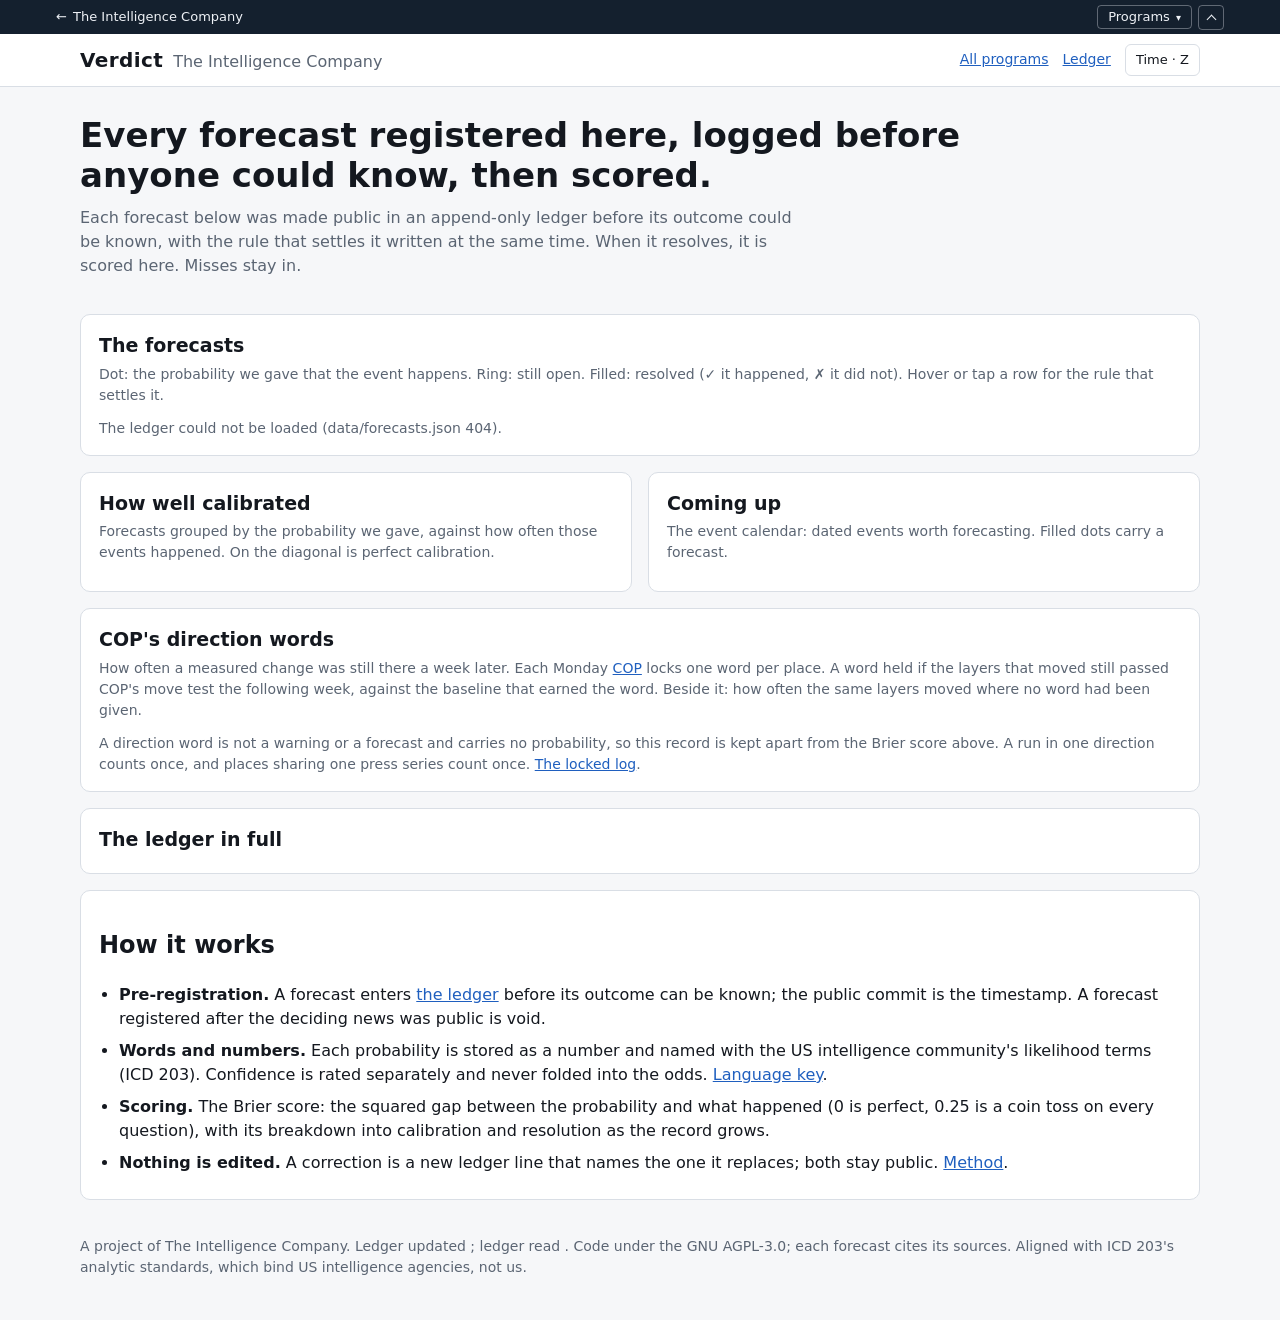
==== commit 11166f03: "Site: favicon, skip link and noscript line (ideas#300) Home and 404 pages get the house favicon and " ====
--- a/site_src/index.html
+++ b/site_src/index.html
@@ -3,11 +3,11 @@
 <head>
 <meta charset="utf-8">
 <meta name="viewport" content="width=device-width, initial-scale=1">
+<link rel="icon" href="data:image/svg+xml,%3Csvg xmlns='http://www.w3.org/2000/svg' viewBox='0 0 32 32'%3E%3Crect width='32' height='32' rx='6' fill='%23142235'/%3E%3Ccircle cx='16' cy='16' r='9' fill='none' stroke='%23e3a83b' stroke-width='3'/%3E%3Ccircle cx='16' cy='16' r='3' fill='%23e3a83b'/%3E%3C/svg%3E">
 <title>Verdict: forecast record</title>
 <meta name="description" content="The Intelligence Company's forecast record: every forecast registered here is logged before it can be known, then scored, misses left in.">
 <link rel="stylesheet" href="style.css">
 <link rel="stylesheet" href="tic-time.css">
-<link rel="alternate" type="application/geo+json" title="Verdict feed (GeoJSON)" href="data/feed.geojson">
 <link rel="stylesheet" href="tic-nav.css">
 <script src="tic-time.js"></script>
 <script src="tic-nav.js" defer data-current="verdict"></script>
@@ -15,17 +15,20 @@
 <script src="tic-fold.js" defer></script>
 </head>
 <body>
+<a class="skip" href="#main">Skip to content</a>
 <header class="top">
   <div class="wrap top-row">
     <div class="brand"><strong>Verdict</strong><span class="muted">The Intelligence Company</span></div>
     <nav class="top-nav">
       <a href="https://theintelligence.company/">All programs</a>
+      <a href="https://github.com/metacog-osint/verdict">Ledger</a>
       <span id="time-settings"></span>
     </nav>
   </div>
 </header>
 
-<main class="wrap">
+<main id="main" class="wrap">
+  <noscript><p class="noscript">The forecast table, the scores and the time settings need JavaScript. The ledger and its data files are open without it.</p></noscript>
   <section class="hero">
     <h1>Every forecast registered here, logged before anyone could know, then scored.</h1>
     <p class="lede">Each forecast below was made public in an append-only ledger before its outcome could be known,
@@ -104,12 +107,6 @@
   <p>A project of The Intelligence Company. Ledger updated <time id="asof" data-tic="datetime"></time>; ledger read <time id="read" data-tic="datetime"></time>.
     Code under the GNU AGPL-3.0; each forecast cites its sources. Aligned with ICD 203's analytic standards, which bind
     US intelligence agencies, not us.</p>
-  <nav class="tic-data" aria-label="Data and downloads"><span class="tic-data-k">Data and downloads</span>
-    <a href="data/feed.geojson">Feed (GeoJSON)</a>
-    <a href="data/forecasts.json">Forecasts (JSON)</a>
-    <a href="data/scores.json">Scores (JSON)</a>
-    <a href="data/calendar.geojson">Calendar (GeoJSON)</a>
-    <a href="https://github.com/metacog-osint/verdict">Source code and ledger</a></nav>
 </footer>
 <script src="app.js"></script>
 </body>
--- a/site_src/style.css
+++ b/site_src/style.css
@@ -11,6 +11,9 @@
 * { box-sizing: border-box; }
 body { margin: 0; background: var(--bg); color: var(--ink); font-size: 16px; line-height: 1.5; }
 a { color: var(--mark); }
+.skip { position: absolute; left: -9999px; top: 8px; z-index: 100; background: var(--panel); color: var(--mark); padding: 6px 10px; border: 1px solid var(--line); border-radius: 4px; }
+.skip:focus { left: 8px; }
+.noscript { margin: 16px 0 0; padding: 10px 12px; border: 1px solid var(--line); border-radius: 6px; background: var(--panel); }
 .wrap { max-width: 72rem; margin: 0 auto; padding: 0 16px; }
 .muted { color: var(--muted); }
 .small { font-size: 14px; }
@@ -88,9 +91,3 @@
 .tl-date { color: var(--muted); font-variant-numeric: tabular-nums; font-size: 13px; }
 .tl-title .chip { margin-left: 6px; }
 @media (max-width: 600px) { .tl-item { grid-template-columns: 22px 1fr; } .tl-title { grid-column: 2; } }
-.tic-data { display: flex; flex-wrap: wrap; align-items: center; gap: 4px 16px; margin: 16px 0 8px; padding-top: 12px;
-  border-top: 1px solid var(--line); font-size: 0.85rem; line-height: 1.4; }
-.tic-data-k { font-size: 0.72rem; font-weight: 600; letter-spacing: 0.08em; text-transform: uppercase; color: var(--muted); }
-.tic-data a { display: inline-flex; align-items: center; min-height: 24px; color: inherit; text-decoration: underline; text-underline-offset: 2px; }
-.tic-data a:focus-visible { outline: 2px solid currentColor; outline-offset: 2px; }
-@media (max-width: 760px) { .tic-data { gap: 2px 14px; } .tic-data-k { flex-basis: 100%; } }
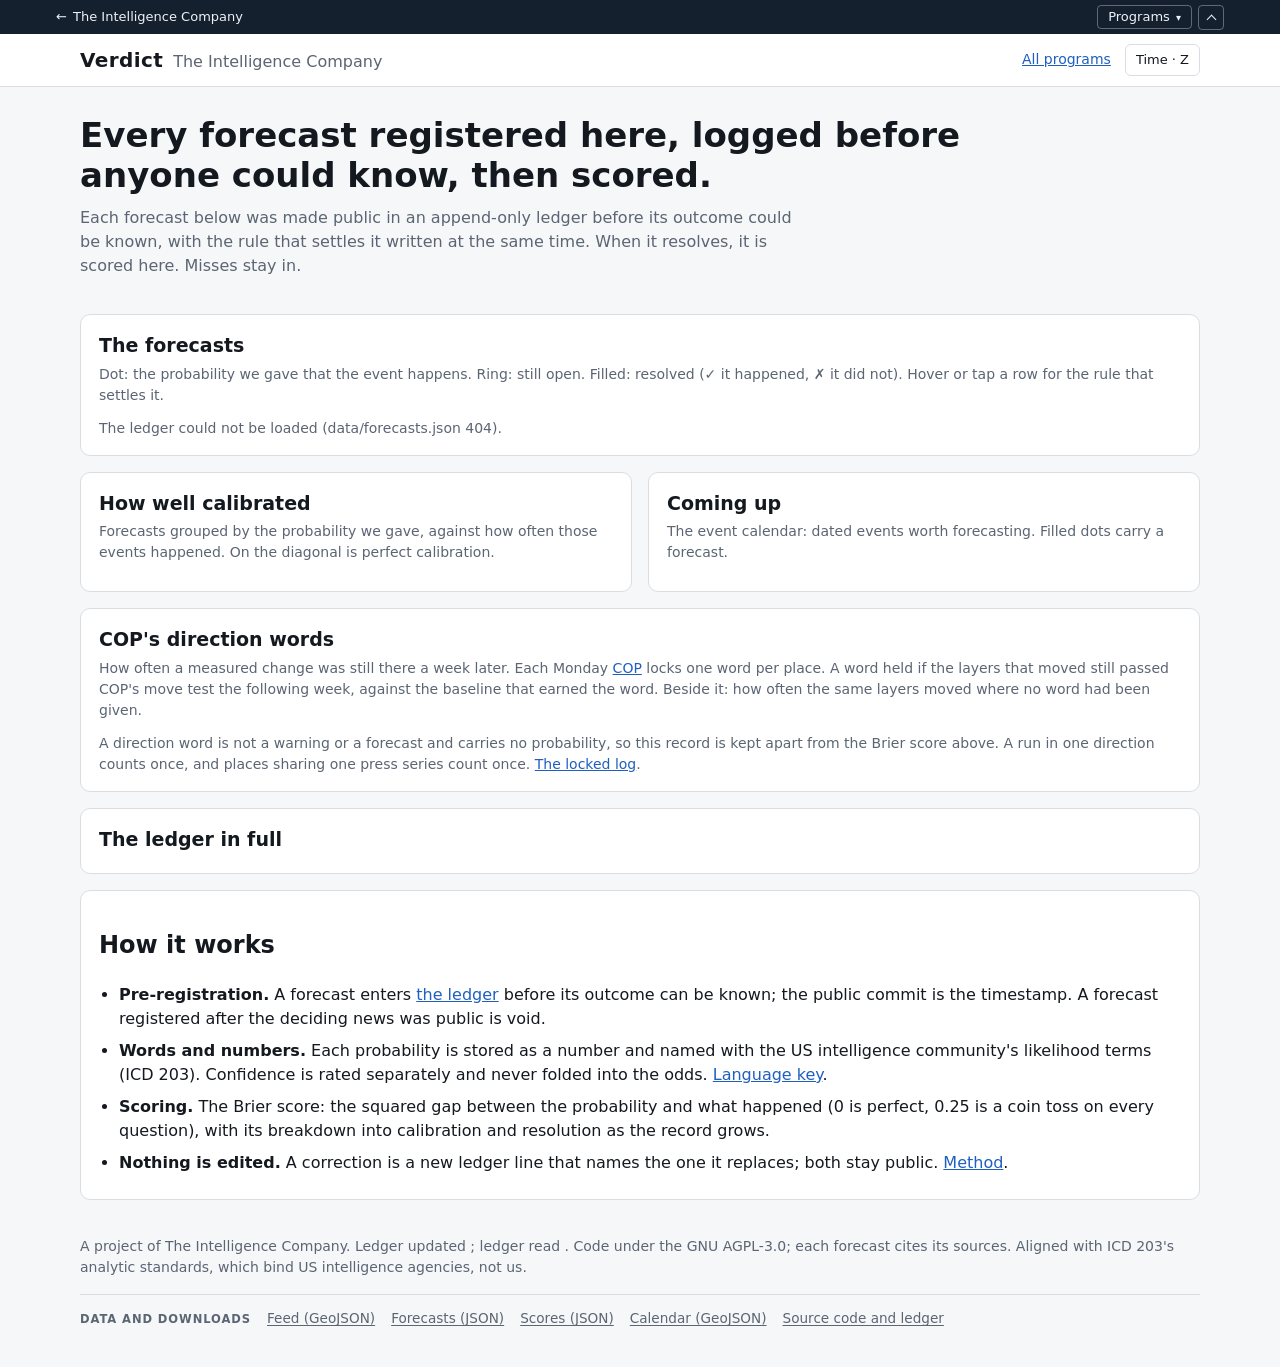
==== commit 9807368b: "Merge pull request #16 from metacog-osint/verdict/data-footer Data and downloads footer row (ideas#8" ====
--- a/site_src/index.html
+++ b/site_src/index.html
@@ -8,6 +8,7 @@
 <meta name="description" content="The Intelligence Company's forecast record: every forecast registered here is logged before it can be known, then scored, misses left in.">
 <link rel="stylesheet" href="style.css">
 <link rel="stylesheet" href="tic-time.css">
+<link rel="alternate" type="application/geo+json" title="Verdict feed (GeoJSON)" href="data/feed.geojson">
 <link rel="stylesheet" href="tic-nav.css">
 <script src="tic-time.js"></script>
 <script src="tic-nav.js" defer data-current="verdict"></script>
@@ -21,7 +22,6 @@
     <div class="brand"><strong>Verdict</strong><span class="muted">The Intelligence Company</span></div>
     <nav class="top-nav">
       <a href="https://theintelligence.company/">All programs</a>
-      <a href="https://github.com/metacog-osint/verdict">Ledger</a>
       <span id="time-settings"></span>
     </nav>
   </div>
@@ -107,6 +107,12 @@
   <p>A project of The Intelligence Company. Ledger updated <time id="asof" data-tic="datetime"></time>; ledger read <time id="read" data-tic="datetime"></time>.
     Code under the GNU AGPL-3.0; each forecast cites its sources. Aligned with ICD 203's analytic standards, which bind
     US intelligence agencies, not us.</p>
+  <nav class="tic-data" aria-label="Data and downloads"><span class="tic-data-k">Data and downloads</span>
+    <a href="data/feed.geojson">Feed (GeoJSON)</a>
+    <a href="data/forecasts.json">Forecasts (JSON)</a>
+    <a href="data/scores.json">Scores (JSON)</a>
+    <a href="data/calendar.geojson">Calendar (GeoJSON)</a>
+    <a href="https://github.com/metacog-osint/verdict">Source code and ledger</a></nav>
 </footer>
 <script src="app.js"></script>
 </body>
--- a/site_src/style.css
+++ b/site_src/style.css
@@ -91,3 +91,9 @@
 .tl-date { color: var(--muted); font-variant-numeric: tabular-nums; font-size: 13px; }
 .tl-title .chip { margin-left: 6px; }
 @media (max-width: 600px) { .tl-item { grid-template-columns: 22px 1fr; } .tl-title { grid-column: 2; } }
+.tic-data { display: flex; flex-wrap: wrap; align-items: center; gap: 4px 16px; margin: 16px 0 8px; padding-top: 12px;
+  border-top: 1px solid var(--line); font-size: 0.85rem; line-height: 1.4; }
+.tic-data-k { font-size: 0.72rem; font-weight: 600; letter-spacing: 0.08em; text-transform: uppercase; color: var(--muted); }
+.tic-data a { display: inline-flex; align-items: center; min-height: 24px; color: inherit; text-decoration: underline; text-underline-offset: 2px; }
+.tic-data a:focus-visible { outline: 2px solid currentColor; outline-offset: 2px; }
+@media (max-width: 760px) { .tic-data { gap: 2px 14px; } .tic-data-k { flex-basis: 100%; } }
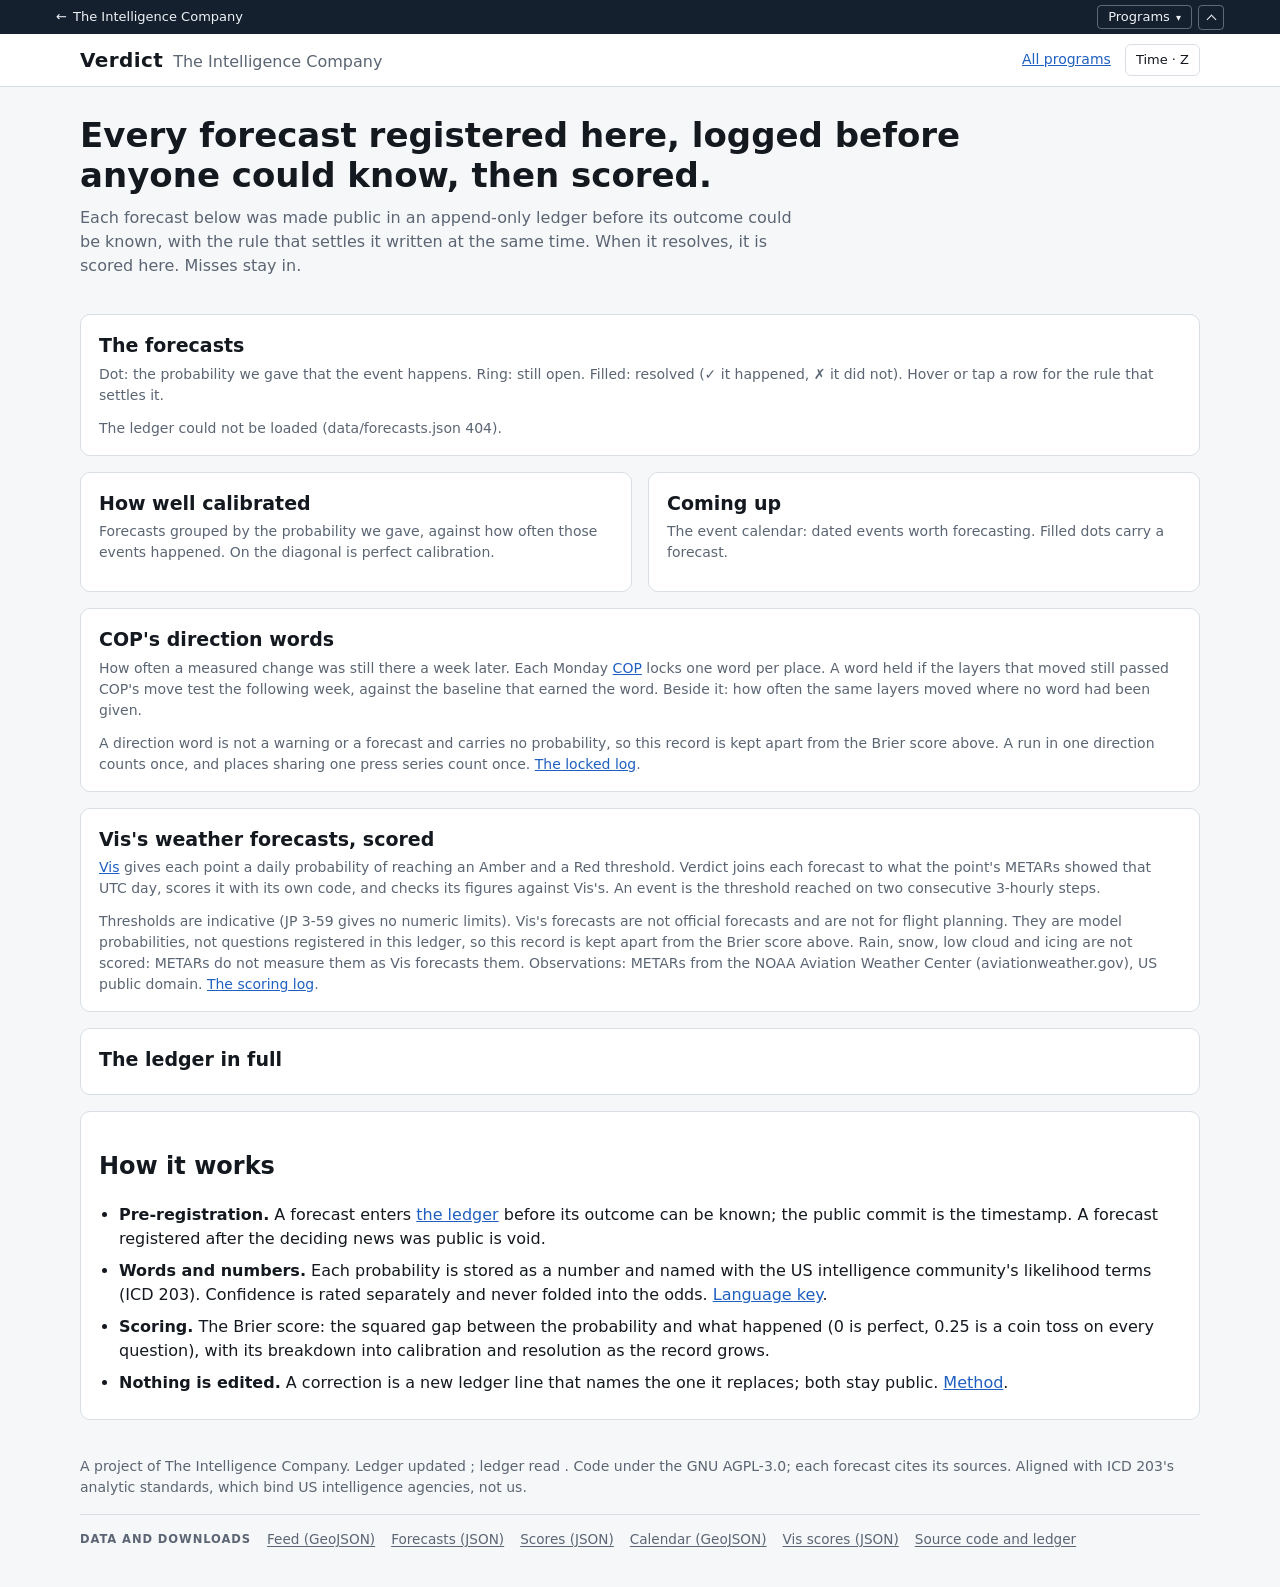
==== commit f2a9ecf2: "Score Vis's forecasts against METARs, kept apart from the ledger tools/vis_record.py reads Vis's app" ====
--- a/site_src/index.html
+++ b/site_src/index.html
@@ -80,6 +80,23 @@
       locked log</a>.</p>
   </section>
 
+  <section class="card" aria-labelledby="vis-h">
+    <div class="card-head">
+      <h2 id="vis-h">Vis's weather forecasts, scored</h2>
+      <p class="muted small"><a href="https://vis.theintelligence.company/">Vis</a> gives each point a daily
+        probability of reaching an Amber and a Red threshold. Verdict joins each forecast to what the point's METARs
+        showed that UTC day, scores it with its own code, and checks its figures against Vis's. An event is the
+        threshold reached on two consecutive 3-hourly steps.</p>
+    </div>
+    <div id="vis-record" class="small"></div>
+    <p class="scores-note small">Thresholds are indicative (JP 3-59 gives no numeric limits). Vis's forecasts are not
+      official forecasts and are not for flight planning. They are model probabilities, not questions registered in
+      this ledger, so this record is kept apart from the Brier score above. Rain, snow, low cloud and icing are not
+      scored: METARs do not measure them as Vis forecasts them. Observations: METARs from the NOAA Aviation Weather
+      Center (aviationweather.gov), US public domain.
+      <a href="https://github.com/metacog-osint/verdict/blob/main/ledger/vis-skill.jsonl">The scoring log</a>.</p>
+  </section>
+
   <section class="card" aria-labelledby="list-h">
     <div class="card-head"><h2 id="list-h">The ledger in full</h2></div>
     <div id="list" data-tic-fold></div>
@@ -112,6 +129,7 @@
     <a href="data/forecasts.json">Forecasts (JSON)</a>
     <a href="data/scores.json">Scores (JSON)</a>
     <a href="data/calendar.geojson">Calendar (GeoJSON)</a>
+    <a href="data/vis.json">Vis scores (JSON)</a>
     <a href="https://github.com/metacog-osint/verdict">Source code and ledger</a></nav>
 </footer>
 <script src="app.js"></script>
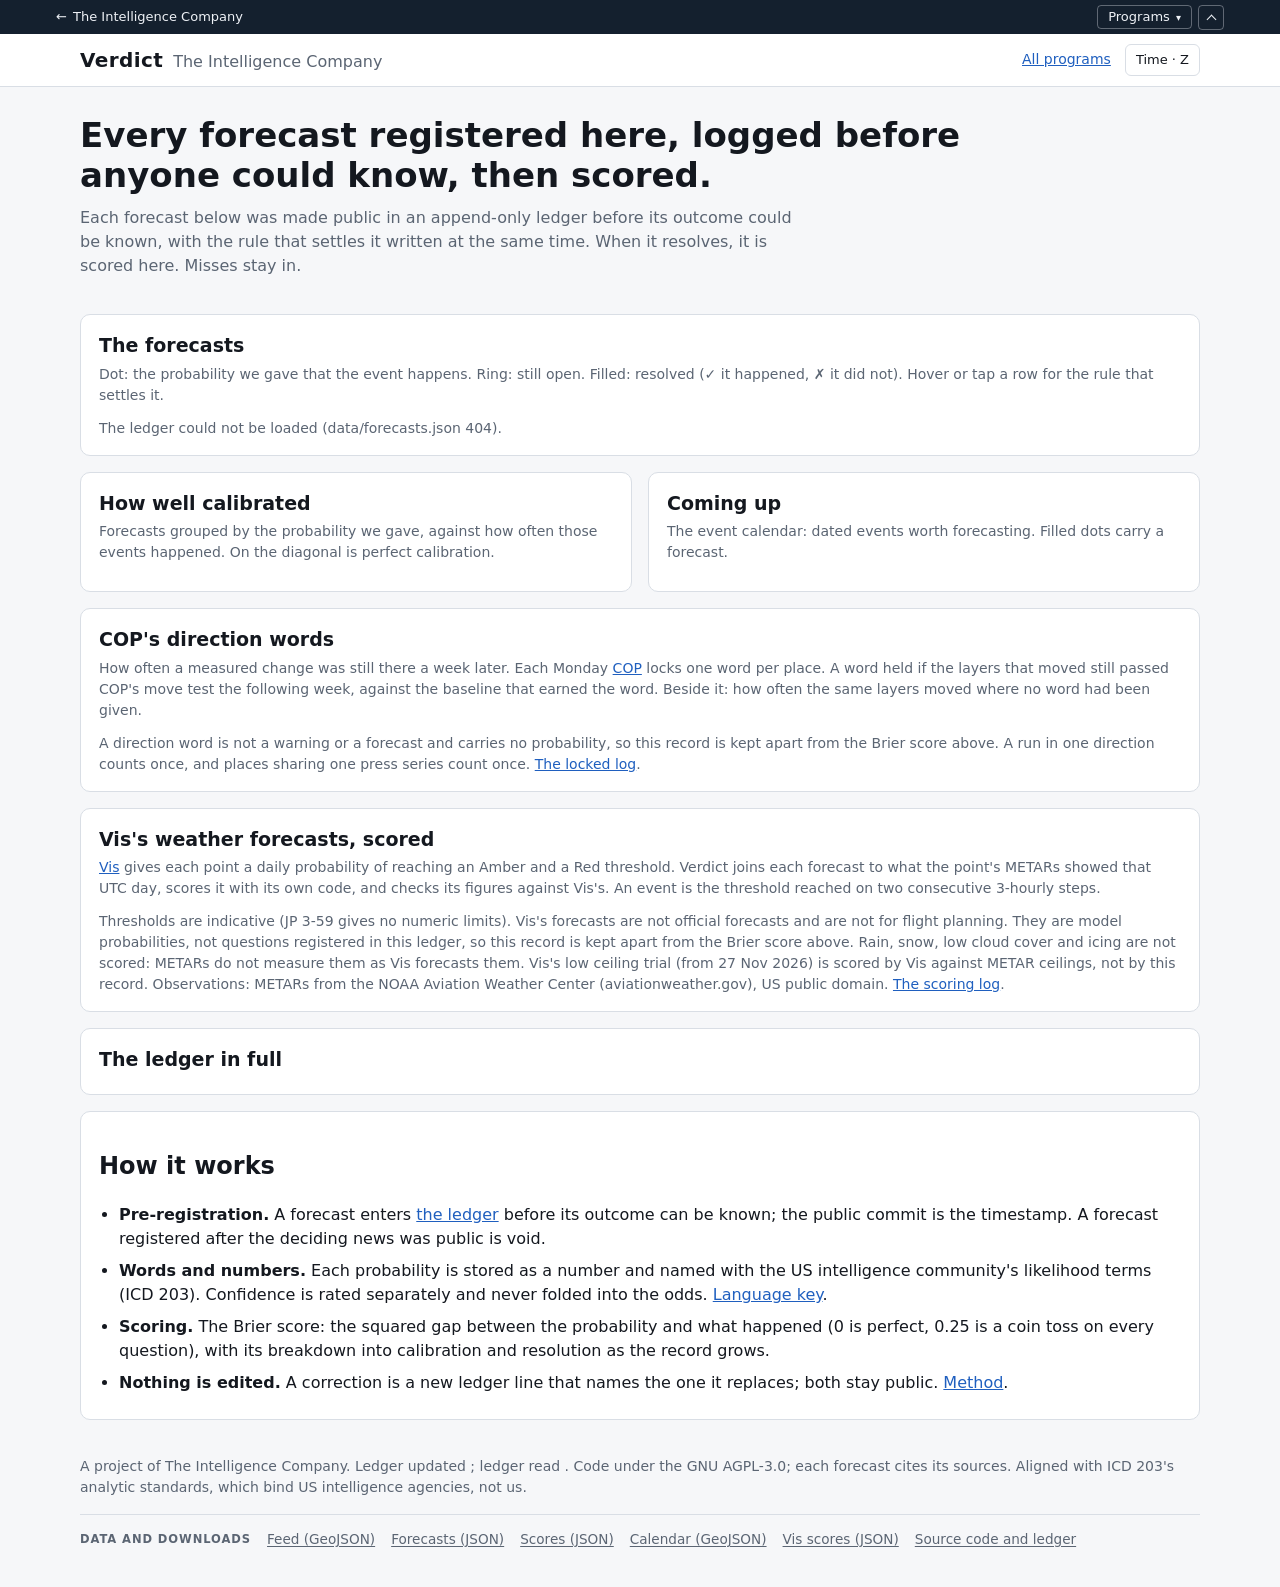
==== commit ad277295: "Vis record: name low cloud cover and say who scores the ceiling trial The record said "low cloud" is" ====
--- a/site_src/index.html
+++ b/site_src/index.html
@@ -91,8 +91,9 @@
     <div id="vis-record" class="small"></div>
     <p class="scores-note small">Thresholds are indicative (JP 3-59 gives no numeric limits). Vis's forecasts are not
       official forecasts and are not for flight planning. They are model probabilities, not questions registered in
-      this ledger, so this record is kept apart from the Brier score above. Rain, snow, low cloud and icing are not
-      scored: METARs do not measure them as Vis forecasts them. Observations: METARs from the NOAA Aviation Weather
+      this ledger, so this record is kept apart from the Brier score above. Rain, snow, low cloud cover and icing are
+      not scored: METARs do not measure them as Vis forecasts them. Vis's low ceiling trial (from 27 Nov 2026) is
+      scored by Vis against METAR ceilings, not by this record. Observations: METARs from the NOAA Aviation Weather
       Center (aviationweather.gov), US public domain.
       <a href="https://github.com/metacog-osint/verdict/blob/main/ledger/vis-skill.jsonl">The scoring log</a>.</p>
   </section>
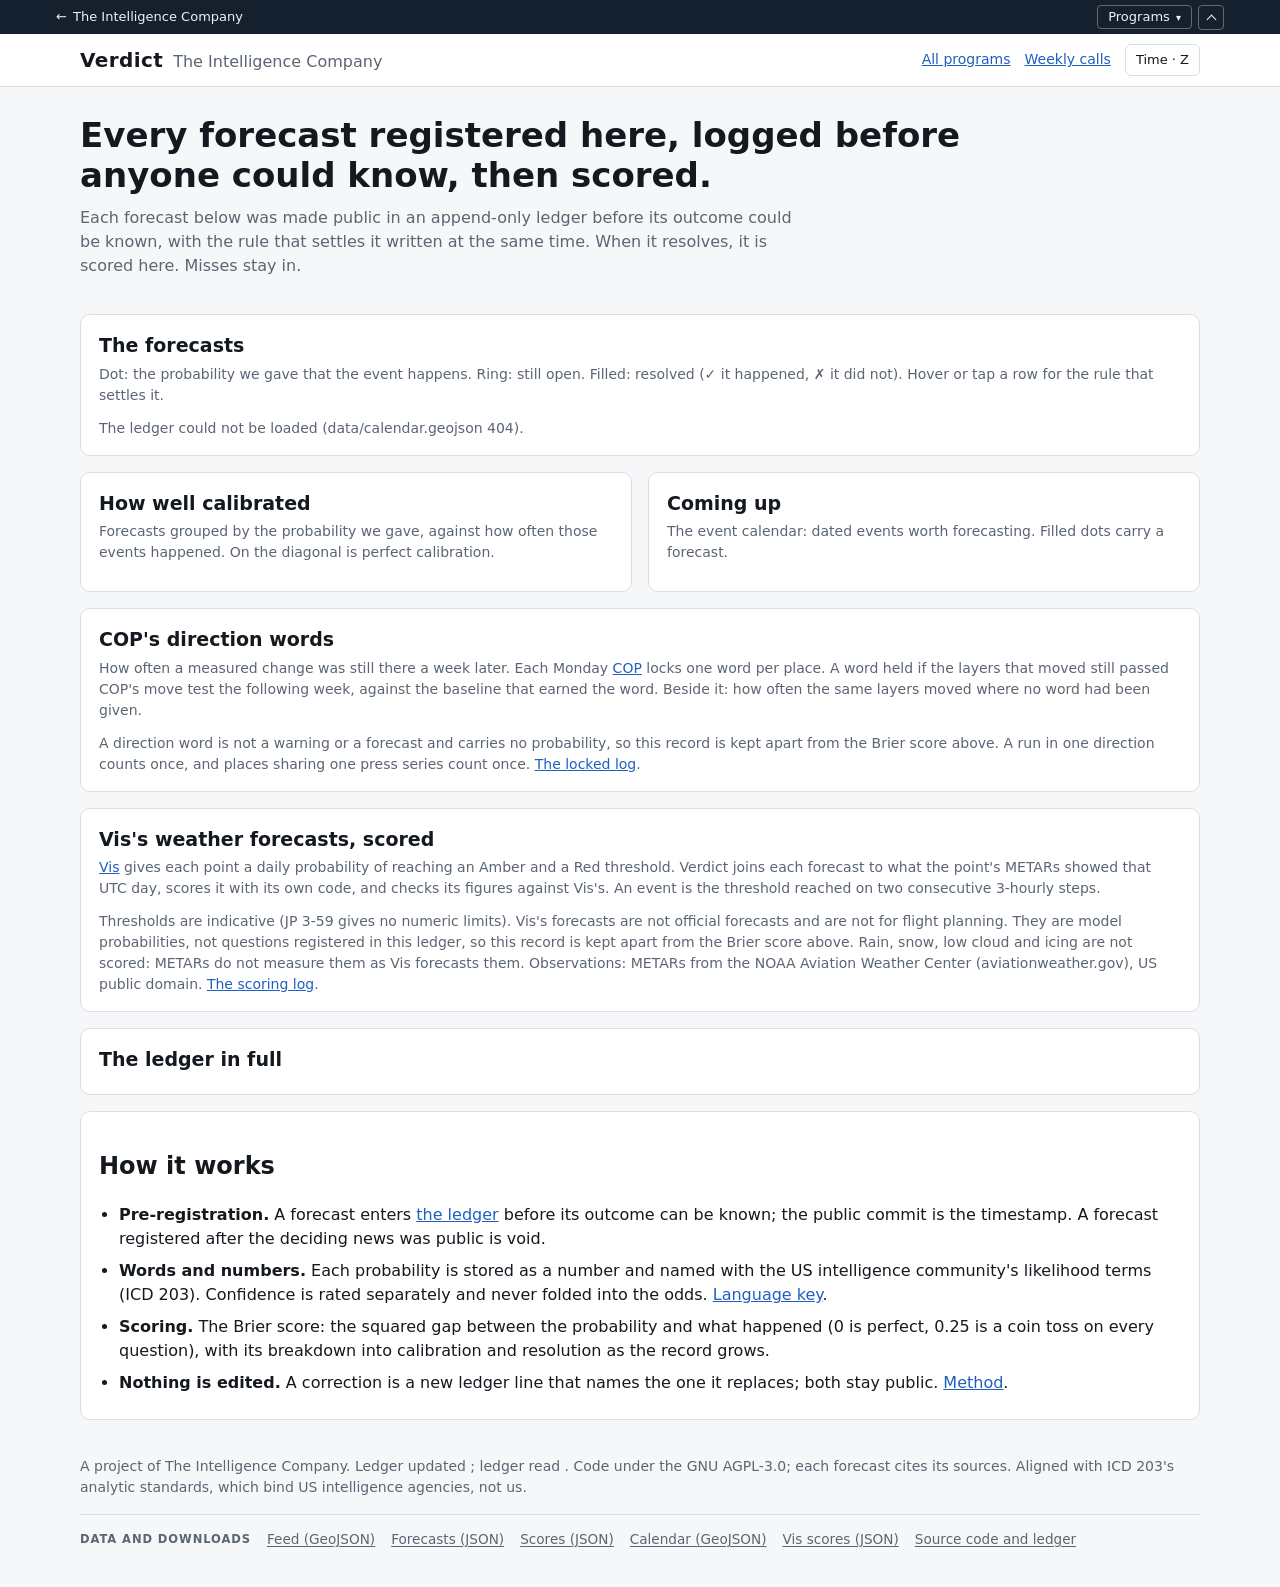
==== commit a183e83d: "Merge main into the Gulf call 1 branch Keeps the Weekly calls nav link and main's move of the Ledger" ====
--- a/site_src/index.html
+++ b/site_src/index.html
@@ -22,6 +22,7 @@
     <div class="brand"><strong>Verdict</strong><span class="muted">The Intelligence Company</span></div>
     <nav class="top-nav">
       <a href="https://theintelligence.company/">All programs</a>
+      <a href="calls/">Weekly calls</a>
       <span id="time-settings"></span>
     </nav>
   </div>
@@ -91,9 +92,8 @@
     <div id="vis-record" class="small"></div>
     <p class="scores-note small">Thresholds are indicative (JP 3-59 gives no numeric limits). Vis's forecasts are not
       official forecasts and are not for flight planning. They are model probabilities, not questions registered in
-      this ledger, so this record is kept apart from the Brier score above. Rain, snow, low cloud cover and icing are
-      not scored: METARs do not measure them as Vis forecasts them. Vis's low ceiling trial (from 27 Nov 2026) is
-      scored by Vis against METAR ceilings, not by this record. Observations: METARs from the NOAA Aviation Weather
+      this ledger, so this record is kept apart from the Brier score above. Rain, snow, low cloud and icing are not
+      scored: METARs do not measure them as Vis forecasts them. Observations: METARs from the NOAA Aviation Weather
       Center (aviationweather.gov), US public domain.
       <a href="https://github.com/metacog-osint/verdict/blob/main/ledger/vis-skill.jsonl">The scoring log</a>.</p>
   </section>
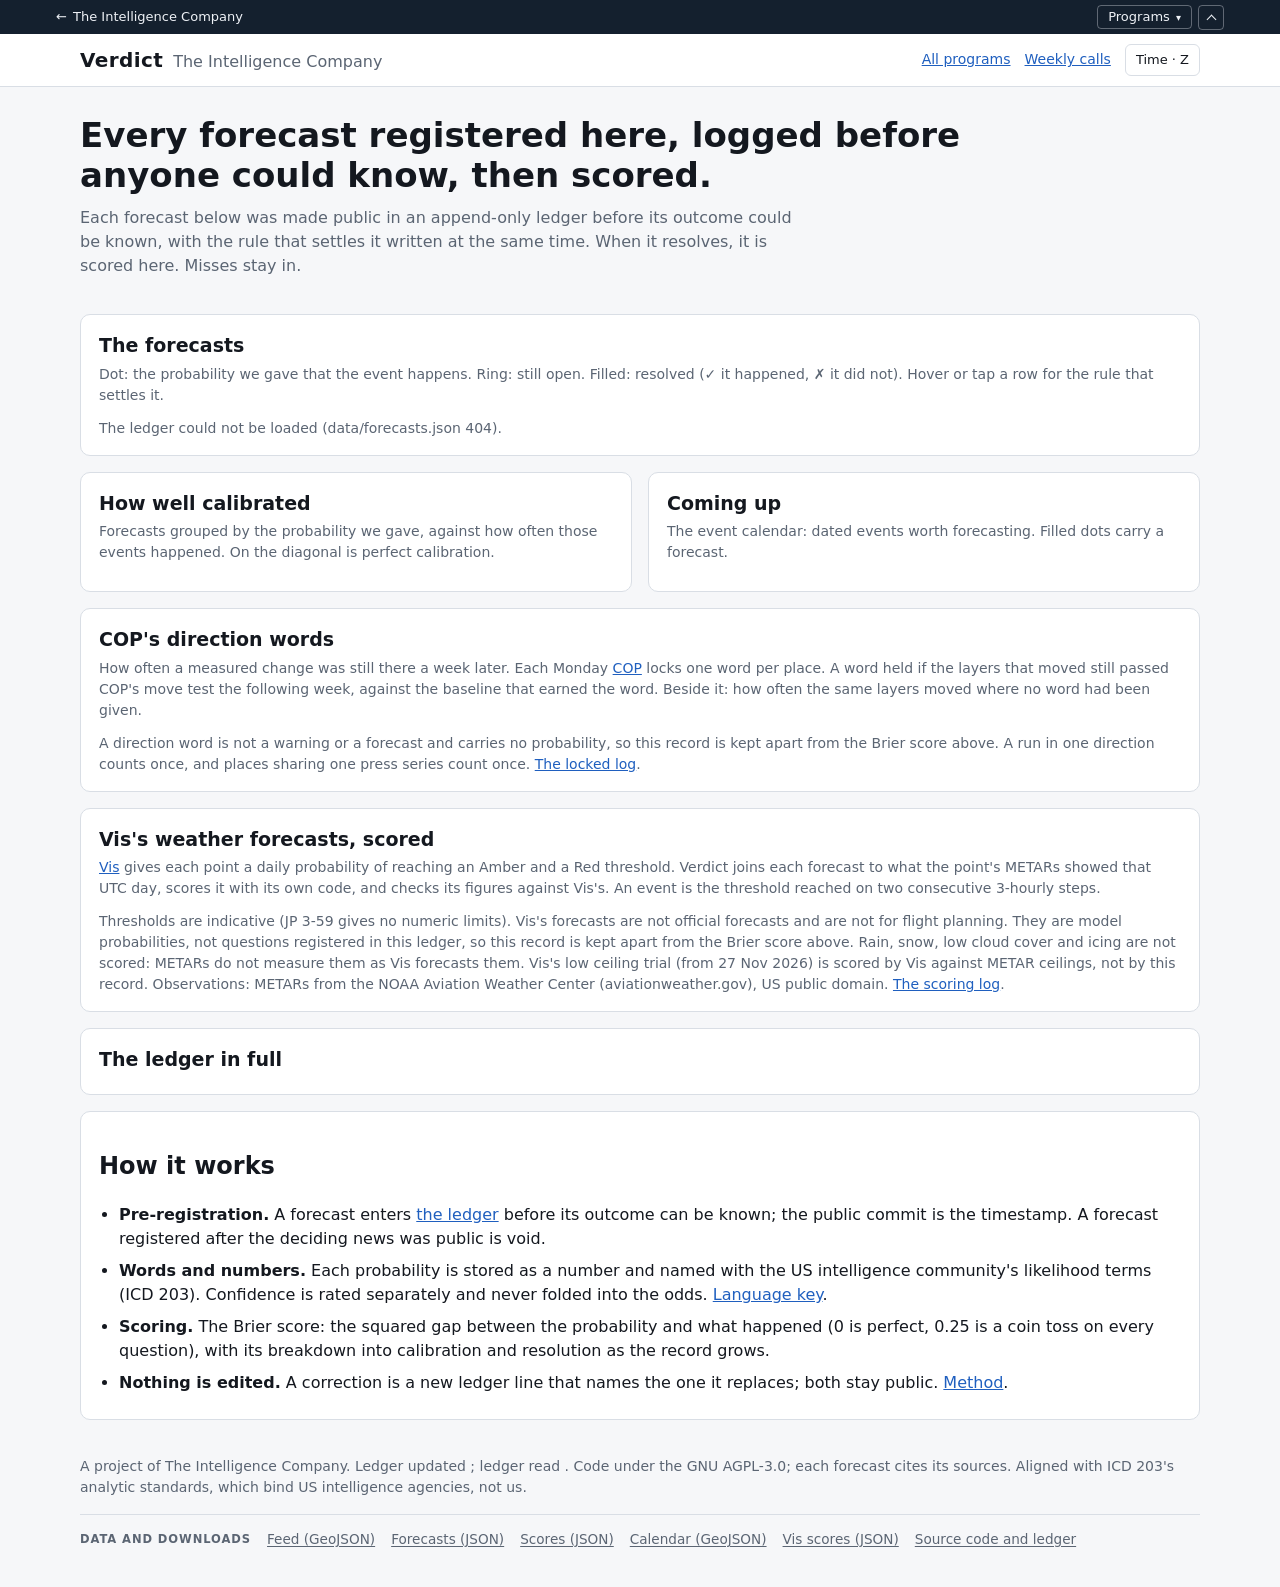
==== commit c982e0d7: "Merge branch 'main' into fix/vis-record-ceiling-wording" ====
--- a/site_src/index.html
+++ b/site_src/index.html
@@ -92,8 +92,9 @@
     <div id="vis-record" class="small"></div>
     <p class="scores-note small">Thresholds are indicative (JP 3-59 gives no numeric limits). Vis's forecasts are not
       official forecasts and are not for flight planning. They are model probabilities, not questions registered in
-      this ledger, so this record is kept apart from the Brier score above. Rain, snow, low cloud and icing are not
-      scored: METARs do not measure them as Vis forecasts them. Observations: METARs from the NOAA Aviation Weather
+      this ledger, so this record is kept apart from the Brier score above. Rain, snow, low cloud cover and icing are
+      not scored: METARs do not measure them as Vis forecasts them. Vis's low ceiling trial (from 27 Nov 2026) is
+      scored by Vis against METAR ceilings, not by this record. Observations: METARs from the NOAA Aviation Weather
       Center (aviationweather.gov), US public domain.
       <a href="https://github.com/metacog-osint/verdict/blob/main/ledger/vis-skill.jsonl">The scoring log</a>.</p>
   </section>
